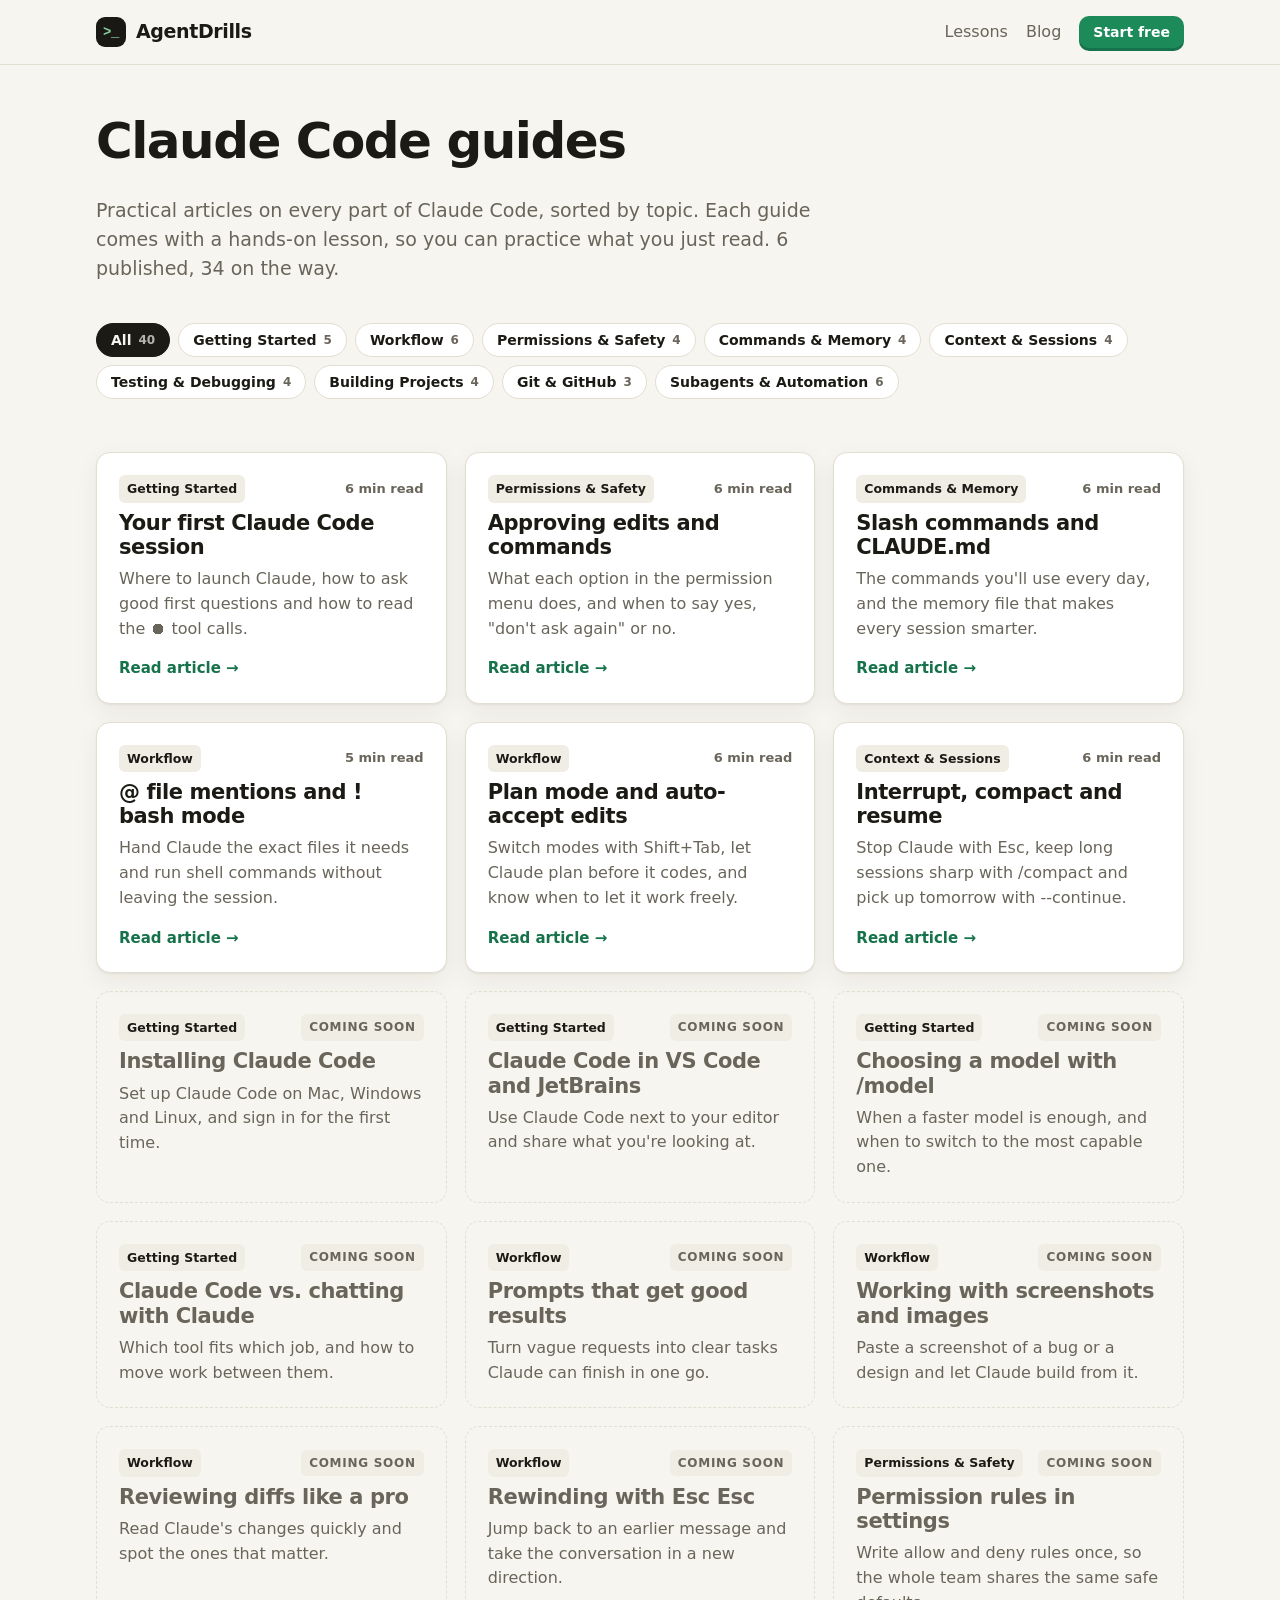
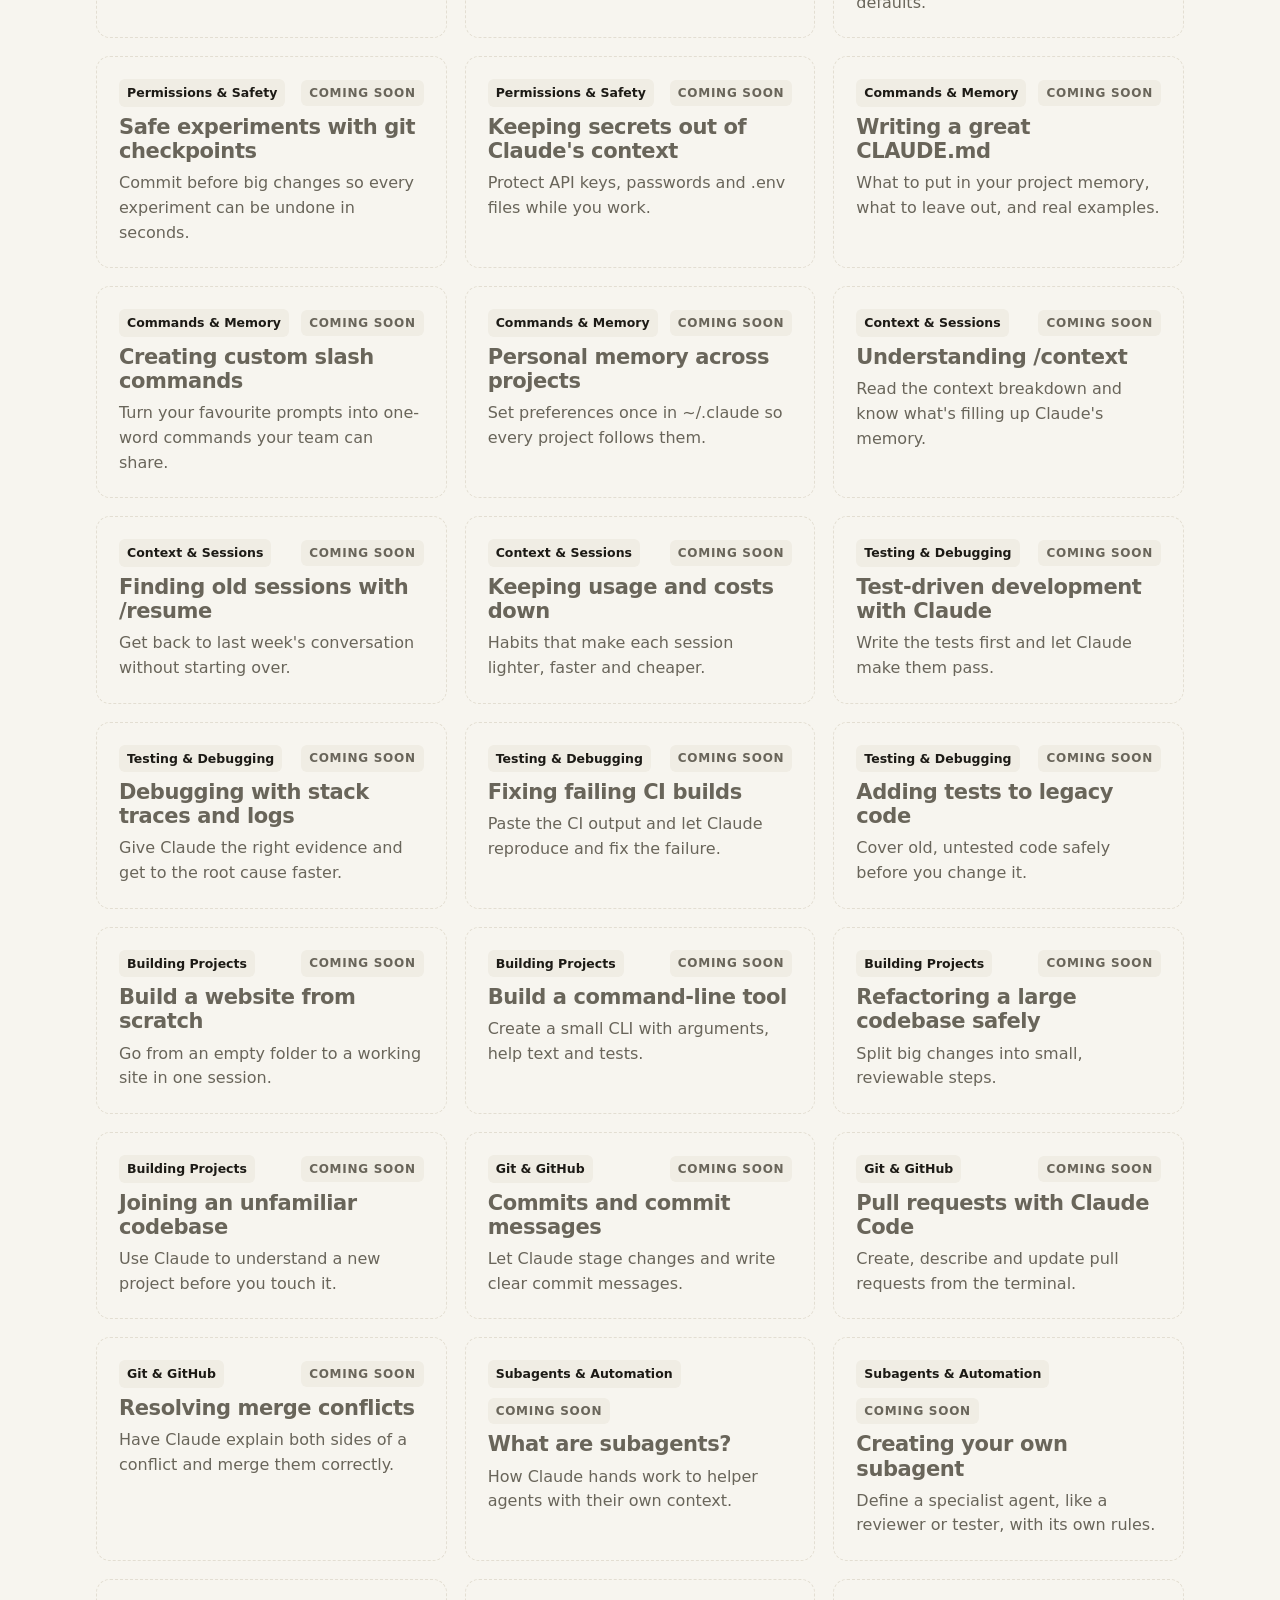
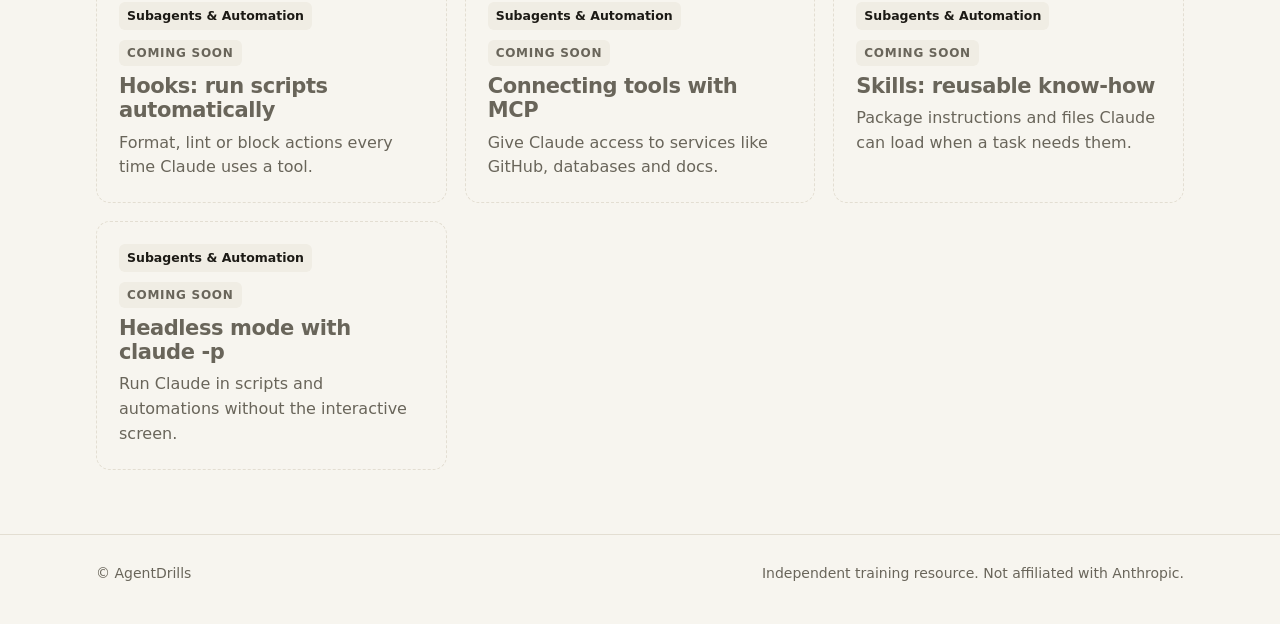
==== blog/index.html @ e27ffe28 "Add blog: 6 Claude Code guides, topic filters and 34 planned articles Each lesson now links to its g" ====
<!doctype html>
<html lang="en">
<head>
  <meta charset="utf-8">
  <meta name="viewport" content="width=device-width, initial-scale=1">
  <title>Claude Code Guides &amp; Tutorials · AgentDrills Blog</title>
  <meta name="description" content="Practical Claude Code guides by topic: getting started, workflow, permissions, slash commands and CLAUDE.md, context and sessions, testing, building projects, git and subagents.">
  <link rel="stylesheet" href="../css/styles.css">
</head>
<body>
  <nav class="nav">
    <div class="wrap">
      <a class="brand" href="../index.html"><span class="brand-mark">&gt;_</span>AgentDrills</a>
      <div class="nav-links">
        <a href="../index.html#curriculum">Lessons</a>
        <a href="index.html" aria-current="page">Blog</a>
        <a class="btn small" href="../learn.html">Start free</a>
      </div>
    </div>
  </nav>

  <main class="wrap">
    <header class="blog-head">
      <h1>Claude Code guides</h1>
      <p class="intro">Practical articles on every part of Claude Code, sorted by topic. Each guide comes with a hands-on lesson, so you can practice what you just read. 6 published, 34 on the way.</p>
    </header>

    <div class="chips" role="toolbar" aria-label="Filter by topic">
      <button type="button" class="chip on" data-cat="all" aria-pressed="true">All <span>40</span></button>
      <button type="button" class="chip" data-cat="getting-started" aria-pressed="false">Getting Started <span>5</span></button>
      <button type="button" class="chip" data-cat="workflow" aria-pressed="false">Workflow <span>6</span></button>
      <button type="button" class="chip" data-cat="permissions" aria-pressed="false">Permissions &amp; Safety <span>4</span></button>
      <button type="button" class="chip" data-cat="commands" aria-pressed="false">Commands &amp; Memory <span>4</span></button>
      <button type="button" class="chip" data-cat="context" aria-pressed="false">Context &amp; Sessions <span>4</span></button>
      <button type="button" class="chip" data-cat="testing" aria-pressed="false">Testing &amp; Debugging <span>4</span></button>
      <button type="button" class="chip" data-cat="building" aria-pressed="false">Building Projects <span>4</span></button>
      <button type="button" class="chip" data-cat="git" aria-pressed="false">Git &amp; GitHub <span>3</span></button>
      <button type="button" class="chip" data-cat="subagents" aria-pressed="false">Subagents &amp; Automation <span>6</span></button>
    </div>
    <p class="filter-note muted" id="filterNote" aria-live="polite"></p>

    <div class="post-list" id="posts">
      <a class="post-card" data-cat="getting-started" href="getting-started-with-claude-code.html">
        <div class="post-top"><span class="tag cat">Getting Started</span><span class="post-meta">6 min read</span></div>
        <h2>Your first Claude Code session</h2>
        <p>Where to launch Claude, how to ask good first questions and how to read the ⏺ tool calls.</p>
        <span class="more">Read article →</span>
      </a>
      <a class="post-card" data-cat="permissions" href="claude-code-permissions.html">
        <div class="post-top"><span class="tag cat">Permissions &amp; Safety</span><span class="post-meta">6 min read</span></div>
        <h2>Approving edits and commands</h2>
        <p>What each option in the permission menu does, and when to say yes, &quot;don&#x27;t ask again&quot; or no.</p>
        <span class="more">Read article →</span>
      </a>
      <a class="post-card" data-cat="commands" href="claude-code-slash-commands-and-claude-md.html">
        <div class="post-top"><span class="tag cat">Commands &amp; Memory</span><span class="post-meta">6 min read</span></div>
        <h2>Slash commands and CLAUDE.md</h2>
        <p>The commands you&#x27;ll use every day, and the memory file that makes every session smarter.</p>
        <span class="more">Read article →</span>
      </a>
      <a class="post-card" data-cat="workflow" href="claude-code-file-mentions-and-bash-mode.html">
        <div class="post-top"><span class="tag cat">Workflow</span><span class="post-meta">5 min read</span></div>
        <h2>@ file mentions and ! bash mode</h2>
        <p>Hand Claude the exact files it needs and run shell commands without leaving the session.</p>
        <span class="more">Read article →</span>
      </a>
      <a class="post-card" data-cat="workflow" href="claude-code-plan-mode.html">
        <div class="post-top"><span class="tag cat">Workflow</span><span class="post-meta">6 min read</span></div>
        <h2>Plan mode and auto-accept edits</h2>
        <p>Switch modes with Shift+Tab, let Claude plan before it codes, and know when to let it work freely.</p>
        <span class="more">Read article →</span>
      </a>
      <a class="post-card" data-cat="context" href="claude-code-context-and-sessions.html">
        <div class="post-top"><span class="tag cat">Context &amp; Sessions</span><span class="post-meta">6 min read</span></div>
        <h2>Interrupt, compact and resume</h2>
        <p>Stop Claude with Esc, keep long sessions sharp with /compact and pick up tomorrow with --continue.</p>
        <span class="more">Read article →</span>
      </a>
      <div class="post-card soon" data-cat="getting-started">
        <div class="post-top"><span class="tag cat">Getting Started</span><span class="tag soon">Coming soon</span></div>
        <h2>Installing Claude Code</h2>
        <p>Set up Claude Code on Mac, Windows and Linux, and sign in for the first time.</p>
      </div>
      <div class="post-card soon" data-cat="getting-started">
        <div class="post-top"><span class="tag cat">Getting Started</span><span class="tag soon">Coming soon</span></div>
        <h2>Claude Code in VS Code and JetBrains</h2>
        <p>Use Claude Code next to your editor and share what you&#x27;re looking at.</p>
      </div>
      <div class="post-card soon" data-cat="getting-started">
        <div class="post-top"><span class="tag cat">Getting Started</span><span class="tag soon">Coming soon</span></div>
        <h2>Choosing a model with /model</h2>
        <p>When a faster model is enough, and when to switch to the most capable one.</p>
      </div>
      <div class="post-card soon" data-cat="getting-started">
        <div class="post-top"><span class="tag cat">Getting Started</span><span class="tag soon">Coming soon</span></div>
        <h2>Claude Code vs. chatting with Claude</h2>
        <p>Which tool fits which job, and how to move work between them.</p>
      </div>
      <div class="post-card soon" data-cat="workflow">
        <div class="post-top"><span class="tag cat">Workflow</span><span class="tag soon">Coming soon</span></div>
        <h2>Prompts that get good results</h2>
        <p>Turn vague requests into clear tasks Claude can finish in one go.</p>
      </div>
      <div class="post-card soon" data-cat="workflow">
        <div class="post-top"><span class="tag cat">Workflow</span><span class="tag soon">Coming soon</span></div>
        <h2>Working with screenshots and images</h2>
        <p>Paste a screenshot of a bug or a design and let Claude build from it.</p>
      </div>
      <div class="post-card soon" data-cat="workflow">
        <div class="post-top"><span class="tag cat">Workflow</span><span class="tag soon">Coming soon</span></div>
        <h2>Reviewing diffs like a pro</h2>
        <p>Read Claude&#x27;s changes quickly and spot the ones that matter.</p>
      </div>
      <div class="post-card soon" data-cat="workflow">
        <div class="post-top"><span class="tag cat">Workflow</span><span class="tag soon">Coming soon</span></div>
        <h2>Rewinding with Esc Esc</h2>
        <p>Jump back to an earlier message and take the conversation in a new direction.</p>
      </div>
      <div class="post-card soon" data-cat="permissions">
        <div class="post-top"><span class="tag cat">Permissions &amp; Safety</span><span class="tag soon">Coming soon</span></div>
        <h2>Permission rules in settings</h2>
        <p>Write allow and deny rules once, so the whole team shares the same safe defaults.</p>
      </div>
      <div class="post-card soon" data-cat="permissions">
        <div class="post-top"><span class="tag cat">Permissions &amp; Safety</span><span class="tag soon">Coming soon</span></div>
        <h2>Safe experiments with git checkpoints</h2>
        <p>Commit before big changes so every experiment can be undone in seconds.</p>
      </div>
      <div class="post-card soon" data-cat="permissions">
        <div class="post-top"><span class="tag cat">Permissions &amp; Safety</span><span class="tag soon">Coming soon</span></div>
        <h2>Keeping secrets out of Claude&#x27;s context</h2>
        <p>Protect API keys, passwords and .env files while you work.</p>
      </div>
      <div class="post-card soon" data-cat="commands">
        <div class="post-top"><span class="tag cat">Commands &amp; Memory</span><span class="tag soon">Coming soon</span></div>
        <h2>Writing a great CLAUDE.md</h2>
        <p>What to put in your project memory, what to leave out, and real examples.</p>
      </div>
      <div class="post-card soon" data-cat="commands">
        <div class="post-top"><span class="tag cat">Commands &amp; Memory</span><span class="tag soon">Coming soon</span></div>
        <h2>Creating custom slash commands</h2>
        <p>Turn your favourite prompts into one-word commands your team can share.</p>
      </div>
      <div class="post-card soon" data-cat="commands">
        <div class="post-top"><span class="tag cat">Commands &amp; Memory</span><span class="tag soon">Coming soon</span></div>
        <h2>Personal memory across projects</h2>
        <p>Set preferences once in ~/.claude so every project follows them.</p>
      </div>
      <div class="post-card soon" data-cat="context">
        <div class="post-top"><span class="tag cat">Context &amp; Sessions</span><span class="tag soon">Coming soon</span></div>
        <h2>Understanding /context</h2>
        <p>Read the context breakdown and know what&#x27;s filling up Claude&#x27;s memory.</p>
      </div>
      <div class="post-card soon" data-cat="context">
        <div class="post-top"><span class="tag cat">Context &amp; Sessions</span><span class="tag soon">Coming soon</span></div>
        <h2>Finding old sessions with /resume</h2>
        <p>Get back to last week&#x27;s conversation without starting over.</p>
      </div>
      <div class="post-card soon" data-cat="context">
        <div class="post-top"><span class="tag cat">Context &amp; Sessions</span><span class="tag soon">Coming soon</span></div>
        <h2>Keeping usage and costs down</h2>
        <p>Habits that make each session lighter, faster and cheaper.</p>
      </div>
      <div class="post-card soon" data-cat="testing">
        <div class="post-top"><span class="tag cat">Testing &amp; Debugging</span><span class="tag soon">Coming soon</span></div>
        <h2>Test-driven development with Claude</h2>
        <p>Write the tests first and let Claude make them pass.</p>
      </div>
      <div class="post-card soon" data-cat="testing">
        <div class="post-top"><span class="tag cat">Testing &amp; Debugging</span><span class="tag soon">Coming soon</span></div>
        <h2>Debugging with stack traces and logs</h2>
        <p>Give Claude the right evidence and get to the root cause faster.</p>
      </div>
      <div class="post-card soon" data-cat="testing">
        <div class="post-top"><span class="tag cat">Testing &amp; Debugging</span><span class="tag soon">Coming soon</span></div>
        <h2>Fixing failing CI builds</h2>
        <p>Paste the CI output and let Claude reproduce and fix the failure.</p>
      </div>
      <div class="post-card soon" data-cat="testing">
        <div class="post-top"><span class="tag cat">Testing &amp; Debugging</span><span class="tag soon">Coming soon</span></div>
        <h2>Adding tests to legacy code</h2>
        <p>Cover old, untested code safely before you change it.</p>
      </div>
      <div class="post-card soon" data-cat="building">
        <div class="post-top"><span class="tag cat">Building Projects</span><span class="tag soon">Coming soon</span></div>
        <h2>Build a website from scratch</h2>
        <p>Go from an empty folder to a working site in one session.</p>
      </div>
      <div class="post-card soon" data-cat="building">
        <div class="post-top"><span class="tag cat">Building Projects</span><span class="tag soon">Coming soon</span></div>
        <h2>Build a command-line tool</h2>
        <p>Create a small CLI with arguments, help text and tests.</p>
      </div>
      <div class="post-card soon" data-cat="building">
        <div class="post-top"><span class="tag cat">Building Projects</span><span class="tag soon">Coming soon</span></div>
        <h2>Refactoring a large codebase safely</h2>
        <p>Split big changes into small, reviewable steps.</p>
      </div>
      <div class="post-card soon" data-cat="building">
        <div class="post-top"><span class="tag cat">Building Projects</span><span class="tag soon">Coming soon</span></div>
        <h2>Joining an unfamiliar codebase</h2>
        <p>Use Claude to understand a new project before you touch it.</p>
      </div>
      <div class="post-card soon" data-cat="git">
        <div class="post-top"><span class="tag cat">Git &amp; GitHub</span><span class="tag soon">Coming soon</span></div>
        <h2>Commits and commit messages</h2>
        <p>Let Claude stage changes and write clear commit messages.</p>
      </div>
      <div class="post-card soon" data-cat="git">
        <div class="post-top"><span class="tag cat">Git &amp; GitHub</span><span class="tag soon">Coming soon</span></div>
        <h2>Pull requests with Claude Code</h2>
        <p>Create, describe and update pull requests from the terminal.</p>
      </div>
      <div class="post-card soon" data-cat="git">
        <div class="post-top"><span class="tag cat">Git &amp; GitHub</span><span class="tag soon">Coming soon</span></div>
        <h2>Resolving merge conflicts</h2>
        <p>Have Claude explain both sides of a conflict and merge them correctly.</p>
      </div>
      <div class="post-card soon" data-cat="subagents">
        <div class="post-top"><span class="tag cat">Subagents &amp; Automation</span><span class="tag soon">Coming soon</span></div>
        <h2>What are subagents?</h2>
        <p>How Claude hands work to helper agents with their own context.</p>
      </div>
      <div class="post-card soon" data-cat="subagents">
        <div class="post-top"><span class="tag cat">Subagents &amp; Automation</span><span class="tag soon">Coming soon</span></div>
        <h2>Creating your own subagent</h2>
        <p>Define a specialist agent, like a reviewer or tester, with its own rules.</p>
      </div>
      <div class="post-card soon" data-cat="subagents">
        <div class="post-top"><span class="tag cat">Subagents &amp; Automation</span><span class="tag soon">Coming soon</span></div>
        <h2>Hooks: run scripts automatically</h2>
        <p>Format, lint or block actions every time Claude uses a tool.</p>
      </div>
      <div class="post-card soon" data-cat="subagents">
        <div class="post-top"><span class="tag cat">Subagents &amp; Automation</span><span class="tag soon">Coming soon</span></div>
        <h2>Connecting tools with MCP</h2>
        <p>Give Claude access to services like GitHub, databases and docs.</p>
      </div>
      <div class="post-card soon" data-cat="subagents">
        <div class="post-top"><span class="tag cat">Subagents &amp; Automation</span><span class="tag soon">Coming soon</span></div>
        <h2>Skills: reusable know-how</h2>
        <p>Package instructions and files Claude can load when a task needs them.</p>
      </div>
      <div class="post-card soon" data-cat="subagents">
        <div class="post-top"><span class="tag cat">Subagents &amp; Automation</span><span class="tag soon">Coming soon</span></div>
        <h2>Headless mode with claude -p</h2>
        <p>Run Claude in scripts and automations without the interactive screen.</p>
      </div>
    </div>
  </main>

  <footer class="footer">
    <div class="wrap">
      <span>© AgentDrills</span>
      <span>Independent training resource. Not affiliated with Anthropic.</span>
    </div>
  </footer>

  <script>
    (function () {
      const chips = [...document.querySelectorAll('.chip')];
      const cards = [...document.querySelectorAll('#posts .post-card')];
      const note = document.getElementById('filterNote');
      function apply(cat) {
        if (!chips.some((c) => c.dataset.cat === cat)) cat = 'all';
        chips.forEach((c) => {
          const on = c.dataset.cat === cat;
          c.classList.toggle('on', on);
          c.setAttribute('aria-pressed', on);
        });
        let shown = 0, live = 0;
        cards.forEach((card) => {
          const vis = cat === 'all' || card.dataset.cat === cat;
          card.hidden = !vis;
          if (vis) { shown++; if (!card.classList.contains('soon')) live++; }
        });
        note.textContent = cat === 'all' ? '' : `${shown} article${shown === 1 ? '' : 's'} · ${live} published`;
      }
      chips.forEach((c) => c.addEventListener('click', () => {
        apply(c.dataset.cat);
        history.replaceState(null, '', c.dataset.cat === 'all' ? location.pathname : '#' + c.dataset.cat);
      }));
      apply(location.hash.slice(1) || 'all');
    })();
  </script>
</body>
</html>
---- css/styles.css ----
/* ==========================================================================
   AgentDrills – design tokens
   ========================================================================== */
:root {
  --bg: #f7f5ef;
  --surface: #ffffff;
  --surface-2: #f0ede4;
  --text: #1c1a15;
  --muted: #69655a;
  --border: #e3ded2;
  --accent: #1d8a5a;
  --accent-strong: #16724a;
  --accent-soft: #dcf1e6;
  --accent-ink: #ffffff;
  --warn: #b4441c;
  --warn-soft: #fbe6dc;
  --gold: #e3a21a;
  --locked: #b9b4a8;
  --shadow: 0 1px 2px rgba(30, 25, 10, .06), 0 8px 24px rgba(30, 25, 10, .06);

  /* Terminal stays dark in both themes */
  --term-bg: #191814;
  --term-bar: #24221d;
  --term-text: #e9e5da;
  --term-dim: #8b8678;
  --term-faint: #5c584e;
  --term-accent: #e39a6d;
  --term-green: #86cf9c;
  --term-red: #f08a84;
  --term-blue: #8fb8f2;
  --term-purple: #c3a6f2;
  --term-user-bg: #2b2923;
  --term-add-bg: rgba(110, 200, 140, .14);
  --term-rem-bg: rgba(240, 120, 110, .14);

  --radius: 14px;
  --radius-sm: 8px;
  --font: ui-sans-serif, system-ui, -apple-system, "Segoe UI", Roboto, "Helvetica Neue", Arial, sans-serif;
  --mono: ui-monospace, "SF Mono", SFMono-Regular, Menlo, Consolas, "Liberation Mono", monospace;
  color-scheme: light;
}

@media (prefers-color-scheme: dark) {
  :root:not([data-theme="light"]) {
    --bg: #12110e;
    --surface: #1b1a16;
    --surface-2: #24221d;
    --text: #ece8dd;
    --muted: #a19c8f;
    --border: #2f2c26;
    --accent: #34b27a;
    --accent-strong: #4cc68f;
    --accent-soft: #173a2a;
    --accent-ink: #0d1a13;
    --warn: #f0875c;
    --warn-soft: #3a2117;
    --locked: #5a564d;
    --shadow: 0 1px 2px rgba(0, 0, 0, .3), 0 8px 24px rgba(0, 0, 0, .3);
    color-scheme: dark;
  }
}
:root[data-theme="dark"] {
  --bg: #12110e;
  --surface: #1b1a16;
  --surface-2: #24221d;
  --text: #ece8dd;
  --muted: #a19c8f;
  --border: #2f2c26;
  --accent: #34b27a;
  --accent-strong: #4cc68f;
  --accent-soft: #173a2a;
  --accent-ink: #0d1a13;
  --warn: #f0875c;
  --warn-soft: #3a2117;
  --locked: #5a564d;
  --shadow: 0 1px 2px rgba(0, 0, 0, .3), 0 8px 24px rgba(0, 0, 0, .3);
  color-scheme: dark;
}

/* ==========================================================================
   Base
   ========================================================================== */
*, *::before, *::after { box-sizing: border-box; }
html { -webkit-text-size-adjust: 100%; }
body {
  margin: 0;
  background: var(--bg);
  color: var(--text);
  font: 16px/1.55 var(--font);
  overflow-x: hidden;
}
a { color: var(--accent-strong); }
code {
  font-family: var(--mono);
  font-size: .9em;
  background: var(--surface-2);
  border: 1px solid var(--border);
  border-radius: 5px;
  padding: .05em .35em;
}
h1, h2, h3 { line-height: 1.15; letter-spacing: -.02em; margin: 0 0 .5em; }
p { margin: 0 0 1em; }
.wrap { max-width: 1120px; margin: 0 auto; padding: 0 16px; }
.muted { color: var(--muted); }
[hidden] { display: none !important; }

.btn {
  display: inline-flex; align-items: center; justify-content: center; gap: .5em;
  font: 600 16px/1 var(--font);
  padding: 14px 22px;
  border-radius: 12px;
  border: 0;
  cursor: pointer;
  text-decoration: none;
  background: var(--accent);
  color: var(--accent-ink);
  box-shadow: 0 3px 0 var(--accent-strong);
  transition: transform .08s ease, box-shadow .08s ease, background .15s;
}
.btn:hover { background: var(--accent-strong); }
.btn:active { transform: translateY(2px); box-shadow: 0 1px 0 var(--accent-strong); }
.btn.secondary {
  background: var(--surface); color: var(--text);
  border: 1px solid var(--border); box-shadow: 0 3px 0 var(--border);
}
.btn.secondary:hover { background: var(--surface-2); }
.btn.small { padding: 9px 14px; font-size: 14px; border-radius: 10px; }
.btn:focus-visible, button:focus-visible, a:focus-visible { outline: 3px solid var(--accent); outline-offset: 2px; }

/* Top navigation */
.nav { border-bottom: 1px solid var(--border); background: var(--bg); position: sticky; top: 0; z-index: 20; }
.nav .wrap { display: flex; align-items: center; justify-content: space-between; height: 64px; gap: 12px; }
.brand { display: flex; align-items: center; gap: 10px; font-weight: 800; font-size: 19px; color: var(--text); text-decoration: none; letter-spacing: -.02em; }
.brand-mark {
  width: 30px; height: 30px; border-radius: 9px; background: var(--term-bg);
  color: var(--term-green); display: grid; place-items: center;
  font: 700 14px/1 var(--mono);
}
.nav-links { display: flex; align-items: center; gap: 18px; }
.nav-links a:not(.btn) { color: var(--muted); text-decoration: none; font-weight: 500; }
.nav-links a:not(.btn):hover { color: var(--text); }
@media (max-width: 640px) { .nav-links a:not(.btn) { display: none; } }

.stat-pills { display: flex; gap: 8px; }
.pill {
  display: inline-flex; align-items: center; gap: 6px;
  padding: 6px 12px; border-radius: 999px;
  background: var(--surface); border: 1px solid var(--border);
  font-weight: 700; font-size: 14px; white-space: nowrap;
}
.pill .ico { font-size: 15px; }

/* ==========================================================================
   Terminal
   ========================================================================== */
.term {
  background: var(--term-bg);
  color: var(--term-text);
  border-radius: var(--radius);
  overflow: hidden;
  box-shadow: 0 20px 50px rgba(0, 0, 0, .22);
  display: flex; flex-direction: column;
  font: 13.5px/1.5 var(--mono);
  min-height: 0;
}
.term-bar { display: flex; align-items: center; gap: 7px; padding: 10px 14px; background: var(--term-bar); flex: none; }
.term-bar .dot { width: 11px; height: 11px; border-radius: 50%; background: #4a463d; }
.term-bar .dot.r { background: #ec6a5e; } .term-bar .dot.y { background: #f4bf4f; } .term-bar .dot.g { background: #61c554; }
.term-title { flex: 1; text-align: center; color: var(--term-dim); font-size: 12px; margin-right: 40px; overflow: hidden; text-overflow: ellipsis; white-space: nowrap; }
.term-body { flex: 1; overflow-y: auto; overflow-x: hidden; padding: 14px 16px 12px; min-height: 0; scroll-behavior: smooth; }
.term-body:focus { outline: none; }
.term-log > div { white-space: pre-wrap; word-break: break-word; }
.term-log .gap { margin-top: 10px; }
.t-dim { color: var(--term-dim); }
.t-faint { color: var(--term-faint); }
.t-accent { color: var(--term-accent); }
.t-green { color: var(--term-green); }
.t-red { color: var(--term-red); }
.t-blue { color: var(--term-blue); }
.t-purple { color: var(--term-purple); }
.t-bold { font-weight: 700; }
.term code { background: none; border: 0; padding: 0; color: var(--term-blue); font-size: 1em; }
.term b { color: #fff; }

.t-ps { color: var(--term-green); }
.t-ps .cwd { color: var(--term-blue); }

.t-user { background: var(--term-user-bg); border-radius: 4px; padding: 2px 8px; margin: 12px 0 6px; color: #f3efe4; }
.t-msg { display: grid; grid-template-columns: 1.6em 1fr; margin-top: 10px; }
.t-msg .bul { color: var(--term-text); }
.t-msg.tool .bul { color: var(--term-green); }
.t-msg.tool.err .bul { color: var(--term-red); }
.t-msg.tool.bash .bul { color: var(--term-green); }
.t-msg p { margin: 0 0 .35em; }
.t-msg p:last-child { margin-bottom: 0; }
.t-out { display: grid; grid-template-columns: 1.6em 1.8em 1fr; color: var(--term-dim); }
.t-out .elb { color: var(--term-faint); }

.t-welcome {
  border: 1px solid var(--term-accent); border-radius: 8px;
  padding: 10px 14px; margin: 4px 0 8px; display: inline-block; max-width: 100%;
}
.t-welcome .w-title { color: var(--term-text); }
.t-welcome .w-title .star { color: var(--term-accent); }

.t-diff { margin: 4px 0 2px 3.4em; border-radius: 4px; overflow: hidden; font-size: 12.5px; }
.t-diff .dl { display: grid; grid-template-columns: 2.6em 1.3em 1fr; padding: 0 6px 0 0; white-space: pre-wrap; word-break: break-word; }
.t-diff .ln { color: var(--term-faint); text-align: right; padding-right: 8px; }
.t-diff .add { background: var(--term-add-bg); }
.t-diff .add .sg { color: var(--term-green); }
.t-diff .rem { background: var(--term-rem-bg); }
.t-diff .rem .sg { color: var(--term-red); }

.t-pre { color: var(--term-text); margin-top: 2px; }

/* Live area: spinner etc. */
.term-live { min-height: 0; }
.t-spin { display: flex; gap: 8px; margin-top: 10px; color: var(--term-accent); }
.t-spin .lbl { color: var(--term-accent); }
.t-spin .meta { color: var(--term-dim); }

/* Input */
.term-inputwrap { position: relative; margin-top: 8px; }
.term-line { display: flex; align-items: center; gap: 8px; cursor: text; }
.term-ps { color: var(--term-green); white-space: nowrap; flex: none; }
.term-ps .cwd { color: var(--term-blue); }
.term-input {
  flex: 1; min-width: 0;
  background: transparent; border: 0; outline: none;
  color: var(--term-text); caret-color: var(--term-accent);
  font: inherit; padding: 2px 0;
}
.term-input::placeholder { color: var(--term-faint); }
.term-input[readonly] { caret-color: transparent; }
.term-inputwrap.claude .term-line {
  border: 1px solid #57534a; border-radius: 8px; padding: 6px 10px;
}
.term-inputwrap.claude .term-ps { color: var(--term-text); }
.term-inputwrap.claude.busy .term-line { border-color: #3d3a33; }
.term-inputwrap.shell.busy .term-line { visibility: hidden; height: 0; overflow: hidden; }
.term-footer { display: none; justify-content: space-between; gap: 10px; padding: 4px 4px 0; font-size: 12px; color: var(--term-dim); }
.term-inputwrap.claude .term-footer { display: flex; }
.m-accept { color: var(--term-purple); }
.m-plan { color: var(--term-blue); }

.term-shake { animation: shake .35s; }
@keyframes shake {
  20% { transform: translateX(-6px); } 40% { transform: translateX(5px); }
  60% { transform: translateX(-3px); } 80% { transform: translateX(2px); }
}

/* Autocomplete popup */
.term-popup { padding: 6px 0 2px 12px; font-size: 12.5px; }
.term-popup .pi { display: grid; grid-template-columns: minmax(9em, auto) 1fr; gap: 14px; color: var(--term-dim); padding: 0 4px; cursor: pointer; }
.term-popup .pi.sel { color: var(--term-purple); }
.term-popup .pi.sel .pn { color: var(--term-purple); }
.term-popup .pn { color: var(--term-text); }
.term-popup .hint { color: var(--term-faint); padding-top: 2px; }

/* Permission / choice menu */
.term-menu { border: 1px solid #6e6a5e; border-radius: 8px; padding: 10px 14px; margin-top: 10px; }
.term-menu .mt { color: var(--term-accent); font-weight: 700; margin-bottom: 6px; }
.term-menu .mb { margin: 6px 0 8px; padding: 6px 10px; border: 1px solid #3a372f; border-radius: 6px; white-space: pre-wrap; word-break: break-word; }
.term-menu .mq { margin: 6px 0 4px; }
.term-menu .opt {
  display: grid; grid-template-columns: 1.4em 1fr; width: 100%;
  background: none; border: 0; color: var(--term-text); font: inherit; text-align: left;
  padding: 1px 0; cursor: pointer; border-radius: 4px;
}
.term-menu .opt .car { color: transparent; }
.term-menu .opt.sel { color: var(--term-blue); }
.term-menu .opt.sel .car { color: var(--term-blue); }
.term-menu .opt:hover { background: rgba(255,255,255,.04); }
.term-menu .opt.reveal { outline: 1px dashed var(--term-green); }
.term-menu .mf { color: var(--term-faint); font-size: 12px; margin-top: 6px; }

/* ==========================================================================
   Lesson player
   ========================================================================== */
.lesson-top { display: flex; align-items: center; gap: 14px; height: 64px; }
.lesson-top .back { color: var(--muted); text-decoration: none; font-weight: 600; white-space: nowrap; }
.lesson-top .back:hover { color: var(--text); }
.bar { flex: 1; height: 14px; background: var(--surface-2); border-radius: 999px; overflow: hidden; border: 1px solid var(--border); }
.bar > span { display: block; height: 100%; width: 0; background: var(--accent); border-radius: 999px; transition: width .5s cubic-bezier(.2,.8,.2,1); }

.lesson {
  display: grid; grid-template-columns: minmax(300px, 400px) 1fr; gap: 24px;
  padding-bottom: 24px; align-items: start;
}
.panel {
  background: var(--surface); border: 1px solid var(--border);
  border-radius: var(--radius); padding: 24px; box-shadow: var(--shadow);
  position: sticky; top: 16px;
}
.eyebrow { text-transform: uppercase; letter-spacing: .08em; font-size: 12px; font-weight: 700; color: var(--muted); margin-bottom: 6px; }
.panel h1 { font-size: 24px; }
.step-count { font-size: 13px; color: var(--muted); font-weight: 600; margin: 16px 0 6px; }
.step-text { font-size: 17px; }
.step-text p:last-child { margin-bottom: 0; }
.coach {
  margin-top: 18px; padding: 12px 14px; border-radius: 12px;
  display: grid; grid-template-columns: 28px 1fr; gap: 10px; align-items: start;
  animation: pop .25s ease;
}
.coach .face { font-size: 22px; line-height: 1; }
.coach.ok { background: var(--accent-soft); }
.coach.bad { background: var(--warn-soft); }
.coach.info { background: var(--surface-2); }
.coach b { display: block; margin-bottom: 2px; }
@keyframes pop { from { transform: scale(.97); opacity: 0; } to { transform: none; opacity: 1; } }
.panel-actions { margin-top: 14px; display: flex; gap: 10px; flex-wrap: wrap; }
.linkbtn { background: none; border: 0; padding: 0; color: var(--accent-strong); font: 600 14px var(--font); cursor: pointer; text-decoration: underline; }

.choices { display: grid; gap: 10px; margin-top: 16px; }
.choice {
  text-align: left; font: 500 15px/1.4 var(--font); color: var(--text);
  background: var(--surface); border: 2px solid var(--border); border-bottom-width: 4px;
  border-radius: 12px; padding: 12px 14px; cursor: pointer;
}
.choice:hover { background: var(--surface-2); }
.choice.right { border-color: var(--accent); background: var(--accent-soft); }
.choice.wrong { border-color: var(--warn); background: var(--warn-soft); }
.choice code { font-size: .88em; }

.stage { min-width: 0; display: flex; flex-direction: column; gap: 10px; }
.stage .term { height: min(640px, calc(100vh - 140px)); min-height: 420px; }
.keybar { display: flex; gap: 8px; justify-content: flex-end; flex-wrap: wrap; }
.kbtn {
  font: 600 13px var(--mono); color: var(--text);
  background: var(--surface); border: 1px solid var(--border); border-bottom-width: 3px;
  border-radius: 8px; padding: 7px 12px; cursor: pointer;
}
.kbtn:hover { background: var(--surface-2); }
.kbtn.pulse { border-color: var(--accent); animation: pulse 1.4s infinite; }
@keyframes pulse { 0%,100% { box-shadow: 0 0 0 0 rgba(29,138,90,.35); } 50% { box-shadow: 0 0 0 6px rgba(29,138,90,0); } }

.xp-float {
  position: fixed; pointer-events: none; font-weight: 800; color: var(--gold);
  font-size: 20px; animation: rise 1s ease forwards; z-index: 50;
}
@keyframes rise { from { opacity: 1; transform: translateY(0); } to { opacity: 0; transform: translateY(-40px); } }

@media (max-width: 860px) {
  .lesson { grid-template-columns: 1fr; gap: 14px; }
  .panel { position: static; padding: 18px; }
  .panel h1 { font-size: 20px; }
  .step-text { font-size: 16px; }
  .stage .term { height: 62vh; min-height: 360px; }
  .term { font-size: 12.5px; }
  .t-diff { margin-left: 0; }
  .keybar { justify-content: stretch; }
  .keybar .kbtn { flex: 1; }
  .lesson-top .back span { display: none; }
}

/* Modal */
.modal { position: fixed; inset: 0; background: rgba(15, 12, 5, .55); display: grid; place-items: center; z-index: 100; padding: 16px; }
.modal-card {
  background: var(--surface); color: var(--text); border-radius: 20px; padding: 32px 28px;
  max-width: 440px; width: 100%; text-align: center; box-shadow: var(--shadow);
  animation: pop .3s ease;
}
.modal-card h2 { font-size: 28px; }
.stars { font-size: 40px; letter-spacing: 6px; margin: 4px 0 12px; }
.stars .off { filter: grayscale(1); opacity: .3; }
.result-row { display: flex; gap: 10px; justify-content: center; margin: 18px 0 24px; flex-wrap: wrap; }
.result { border: 2px solid var(--border); border-radius: 14px; padding: 10px 16px; min-width: 110px; }
.result .v { font-size: 22px; font-weight: 800; }
.result .k { font-size: 12px; text-transform: uppercase; letter-spacing: .06em; color: var(--muted); font-weight: 700; }
.modal-actions { display: grid; gap: 10px; }

/* ==========================================================================
   Dashboard
   ========================================================================== */
.dash { display: grid; grid-template-columns: 1fr 320px; gap: 32px; padding: 32px 0 64px; align-items: start; }
.unit-head {
  background: var(--accent); color: var(--accent-ink); border-radius: var(--radius);
  padding: 18px 22px; margin-bottom: 28px; box-shadow: 0 4px 0 var(--accent-strong);
}
.unit-head .eyebrow { color: inherit; opacity: .8; }
.unit-head h2 { margin: 0; font-size: 22px; }
.unit-head.pro { background: var(--term-bg); color: #f3efe4; box-shadow: 0 4px 0 #000; border: 1px solid var(--border); }
.path { display: flex; flex-direction: column; align-items: center; gap: 22px; margin-bottom: 40px; }
.node { display: flex; flex-direction: column; align-items: center; gap: 6px; text-decoration: none; color: var(--text); background: none; border: 0; cursor: pointer; font: inherit; }
.node .disc {
  width: 76px; height: 76px; border-radius: 50%;
  display: grid; place-items: center; font-size: 28px;
  background: var(--accent); color: var(--accent-ink);
  box-shadow: 0 6px 0 var(--accent-strong);
  transition: transform .1s;
}
.node:hover .disc { transform: translateY(-2px); }
.node.done .disc { background: var(--gold); box-shadow: 0 6px 0 #b67f0d; color: #3a2a05; }
.node.locked .disc { background: var(--surface-2); color: var(--locked); box-shadow: 0 6px 0 var(--border); }
.node.next .disc { outline: 4px solid var(--accent-soft); outline-offset: 4px; }
.node .nlabel { font-weight: 700; font-size: 15px; text-align: center; max-width: 200px; }
.node .nstars { font-size: 13px; letter-spacing: 2px; min-height: 1em; }
.node .nstars .off { filter: grayscale(1); opacity: .3; }
.path { --step: 70px; }
.path .node, .path .start-bubble { transform: translateX(calc(var(--x, 0) * var(--step))); }
.start-bubble {
  background: var(--surface); border: 2px solid var(--border); color: var(--accent-strong);
  font-weight: 800; font-size: 13px; text-transform: uppercase; letter-spacing: .06em;
  padding: 6px 12px; border-radius: 10px; margin-bottom: -4px;
}

.side { display: grid; gap: 16px; position: sticky; top: 88px; }
.card { background: var(--surface); border: 1px solid var(--border); border-radius: var(--radius); padding: 20px; box-shadow: var(--shadow); }
.card h3 { font-size: 17px; }
.ring { display: flex; align-items: center; gap: 16px; }
.ring svg { flex: none; }
.ring .big { font-size: 26px; font-weight: 800; }
.goal-list { list-style: none; padding: 0; margin: 0; display: grid; gap: 8px; font-size: 15px; }
.goal-list li { display: flex; justify-content: space-between; gap: 10px; }
@media (max-width: 860px) {
  .dash { grid-template-columns: 1fr; padding-top: 20px; }
  .side { position: static; order: -1; }
  .path { --step: 44px; }
}

/* ==========================================================================
   Landing page
   ========================================================================== */
.hero { padding: 56px 0 40px; }
.hero .wrap { display: grid; grid-template-columns: 1fr 1.1fr; gap: 48px; align-items: center; }
.hero h1 { font-size: clamp(36px, 5.2vw, 58px); letter-spacing: -.035em; }
.hero h1 em { font-style: normal; color: var(--accent-strong); }
.hero .lede { font-size: 19px; color: var(--muted); max-width: 34em; }
.hero-cta { display: flex; gap: 12px; flex-wrap: wrap; margin-top: 24px; }
.hero-note { font-size: 14px; color: var(--muted); margin-top: 14px; }
.hero .term { height: 440px; }
@media (max-width: 900px) {
  .hero { padding-top: 32px; }
  .hero .wrap { grid-template-columns: 1fr; gap: 28px; }
  .hero .term { height: 380px; }
}

.section { padding: 56px 0; }
.section.alt { background: var(--surface); border-top: 1px solid var(--border); border-bottom: 1px solid var(--border); }
.section h2 { font-size: clamp(28px, 3.6vw, 38px); }
.section .intro { font-size: 18px; color: var(--muted); max-width: 44em; }
.grid3 { display: grid; grid-template-columns: repeat(3, 1fr); gap: 18px; margin-top: 28px; }
.feature { background: var(--bg); border: 1px solid var(--border); border-radius: var(--radius); padding: 22px; }
.section:not(.alt) .feature { background: var(--surface); }
.feature .num { font: 700 14px var(--mono); color: var(--accent-strong); margin-bottom: 8px; }
.feature h3 { font-size: 19px; }
.feature p { color: var(--muted); margin: 0; }
@media (max-width: 800px) { .grid3 { grid-template-columns: 1fr; } }

.compare { display: grid; grid-template-columns: 1fr 1fr; gap: 18px; margin-top: 28px; }
.compare .col { border-radius: var(--radius); padding: 22px; border: 1px solid var(--border); }
.compare .col.bad { background: var(--surface-2); }
.compare .col.good { background: var(--accent-soft); border-color: transparent; }
.compare ul { margin: 0; padding-left: 1.2em; display: grid; gap: 6px; }
@media (max-width: 700px) { .compare { grid-template-columns: 1fr; } }

.curriculum { list-style: none; padding: 0; margin: 28px 0 0; display: grid; gap: 10px; counter-reset: c; }
.curriculum li {
  display: grid; grid-template-columns: 44px 1fr auto; gap: 14px; align-items: center;
  background: var(--surface); border: 1px solid var(--border); border-radius: 12px; padding: 14px 16px;
}
.section.alt .curriculum li { background: var(--bg); }
.curriculum .n { width: 36px; height: 36px; border-radius: 50%; background: var(--accent-soft); color: var(--accent-strong); display: grid; place-items: center; font-weight: 800; }
.curriculum .t { font-weight: 700; }
.curriculum .d { color: var(--muted); font-size: 15px; }
.tag { font-size: 12px; font-weight: 800; text-transform: uppercase; letter-spacing: .06em; padding: 4px 8px; border-radius: 6px; background: var(--accent-soft); color: var(--accent-strong); white-space: nowrap; }
.tag.pro { background: var(--term-bg); color: #f3efe4; }
.tag.soon { background: var(--surface-2); color: var(--muted); }

.prose { max-width: 46em; font-size: 17px; }
.prose h3 { font-size: 22px; margin-top: 1.6em; }
.prose ul { padding-left: 1.2em; }
.prose li { margin-bottom: .4em; }

.faq { max-width: 46em; margin-top: 24px; }
.faq details { border-bottom: 1px solid var(--border); padding: 16px 0; }
.faq summary { font-weight: 700; font-size: 17px; cursor: pointer; list-style: none; display: flex; justify-content: space-between; gap: 16px; }
.faq summary::after { content: "+"; color: var(--muted); font-weight: 400; font-size: 22px; line-height: 1; }
.faq details[open] summary::after { content: "–"; }
.faq details p { margin: 10px 0 0; color: var(--muted); }

.cta-band { text-align: center; padding: 64px 0; }
.cta-band h2 { font-size: clamp(28px, 4vw, 42px); }

.footer { border-top: 1px solid var(--border); padding: 28px 0 40px; color: var(--muted); font-size: 14px; }
.footer .wrap { display: flex; justify-content: space-between; gap: 16px; flex-wrap: wrap; }

@media (prefers-reduced-motion: reduce) {
  *, *::before, *::after { animation: none !important; transition: none !important; scroll-behavior: auto !important; }
}

/* ==========================================================================
   Blog
   ========================================================================== */
.blog-head { padding: 48px 0 8px; }
.blog-head h1 { font-size: clamp(34px, 4.6vw, 50px); letter-spacing: -.03em; }
.blog-head .intro { font-size: 19px; color: var(--muted); max-width: 40em; }
.post-list { display: grid; grid-template-columns: repeat(2, 1fr); gap: 18px; padding: 24px 0 64px; }
.post-card {
  display: flex; flex-direction: column; gap: 8px;
  background: var(--surface); border: 1px solid var(--border); border-radius: var(--radius);
  padding: 22px; color: var(--text); text-decoration: none; box-shadow: var(--shadow);
  transition: transform .12s ease, border-color .12s;
}
.post-card:hover { transform: translateY(-2px); border-color: var(--accent); }
.post-card h2 { font-size: 21px; margin: 0; }
.post-card p { color: var(--muted); margin: 0; }
.post-meta { font-size: 13px; color: var(--muted); font-weight: 600; }
.post-card .more { margin-top: auto; padding-top: 8px; color: var(--accent-strong); font-weight: 700; font-size: 15px; }
@media (max-width: 760px) { .post-list { grid-template-columns: 1fr; } }

.article { max-width: 720px; margin: 0 auto; padding: 40px 16px 24px; }
.article .crumbs { font-size: 14px; margin-bottom: 18px; }
.article .crumbs a { color: var(--muted); text-decoration: none; }
.article .crumbs a:hover { color: var(--text); }
.article h1 { font-size: clamp(32px, 4.4vw, 46px); letter-spacing: -.03em; margin-bottom: 14px; }
.article .dek { font-size: 20px; color: var(--muted); margin-bottom: 14px; }
.article .post-meta { padding-bottom: 24px; border-bottom: 1px solid var(--border); margin-bottom: 28px; }
.article-body { font-size: 18px; line-height: 1.7; }
.article-body h2 { font-size: 27px; margin: 1.8em 0 .5em; }
.article-body h3 { font-size: 21px; margin: 1.5em 0 .4em; }
.article-body ul, .article-body ol { padding-left: 1.3em; }
.article-body li { margin-bottom: .45em; }
.article-body pre {
  background: var(--term-bg); color: var(--term-text); border-radius: 10px;
  padding: 14px 16px; overflow-x: auto; font: 14.5px/1.55 var(--mono); margin: 0 0 1.2em;
}
.article-body pre code { background: none; border: 0; padding: 0; color: inherit; font-size: inherit; }
.article-body pre .c { color: var(--term-dim); }
kbd {
  font: 600 .82em var(--mono); background: var(--surface); border: 1px solid var(--border);
  border-bottom-width: 2px; border-radius: 5px; padding: .08em .4em; white-space: nowrap;
}
.article-body table { width: 100%; border-collapse: collapse; margin: 0 0 1.4em; font-size: 16px; display: block; overflow-x: auto; }
.article-body th, .article-body td { text-align: left; padding: 9px 12px; border-bottom: 1px solid var(--border); vertical-align: top; }
.article-body th { font-size: 13px; text-transform: uppercase; letter-spacing: .05em; color: var(--muted); }
.callout {
  display: grid; grid-template-columns: 1fr auto; gap: 16px; align-items: center;
  background: var(--accent-soft); border-radius: var(--radius); padding: 20px 22px; margin: 2em 0;
}
.callout b { display: block; font-size: 18px; margin-bottom: 2px; }
.callout p { margin: 0; color: var(--text); font-size: 16px; line-height: 1.5; }
@media (max-width: 600px) { .callout { grid-template-columns: 1fr; } }
.note { border-left: 4px solid var(--accent); background: var(--surface); padding: 12px 16px; border-radius: 0 10px 10px 0; margin: 0 0 1.2em; font-size: 16px; }
.related { max-width: 720px; margin: 0 auto; padding: 8px 16px 56px; }
.related h2 { font-size: 22px; }
.related .post-list { grid-template-columns: 1fr 1fr; padding: 8px 0 0; }
@media (max-width: 600px) { .related .post-list { grid-template-columns: 1fr; } }

/* Blog: topic chips and category tags */
.chips { display: flex; flex-wrap: wrap; gap: 8px; padding: 12px 0 4px; }
.chip {
  font: 600 14px/1 var(--font); color: var(--text); cursor: pointer;
  background: var(--surface); border: 1px solid var(--border); border-radius: 999px;
  padding: 9px 14px; display: inline-flex; gap: 7px; align-items: center;
}
.chip span { color: var(--muted); font-weight: 700; font-size: 12px; }
.chip:hover { border-color: var(--accent); }
.chip.on { background: var(--text); color: var(--bg); border-color: var(--text); }
.chip.on span { color: inherit; opacity: .7; }
.filter-note { font-size: 14px; min-height: 1.4em; margin: 6px 0 0; }
.post-top { display: flex; justify-content: space-between; align-items: center; gap: 10px; flex-wrap: wrap; }
.tag.cat { background: var(--surface-2); color: var(--text); text-transform: none; letter-spacing: 0; font-weight: 700; font-size: 12.5px; }
.post-card.soon { box-shadow: none; border-style: dashed; background: transparent; }
.post-card.soon:hover { transform: none; border-color: var(--border); }
.post-card.soon h2 { color: var(--muted); }
.article .tag.cat { display: inline-block; margin-bottom: 14px; }
@media (min-width: 900px) { .post-list { grid-template-columns: repeat(3, 1fr); } .related .post-list { grid-template-columns: 1fr 1fr; } }
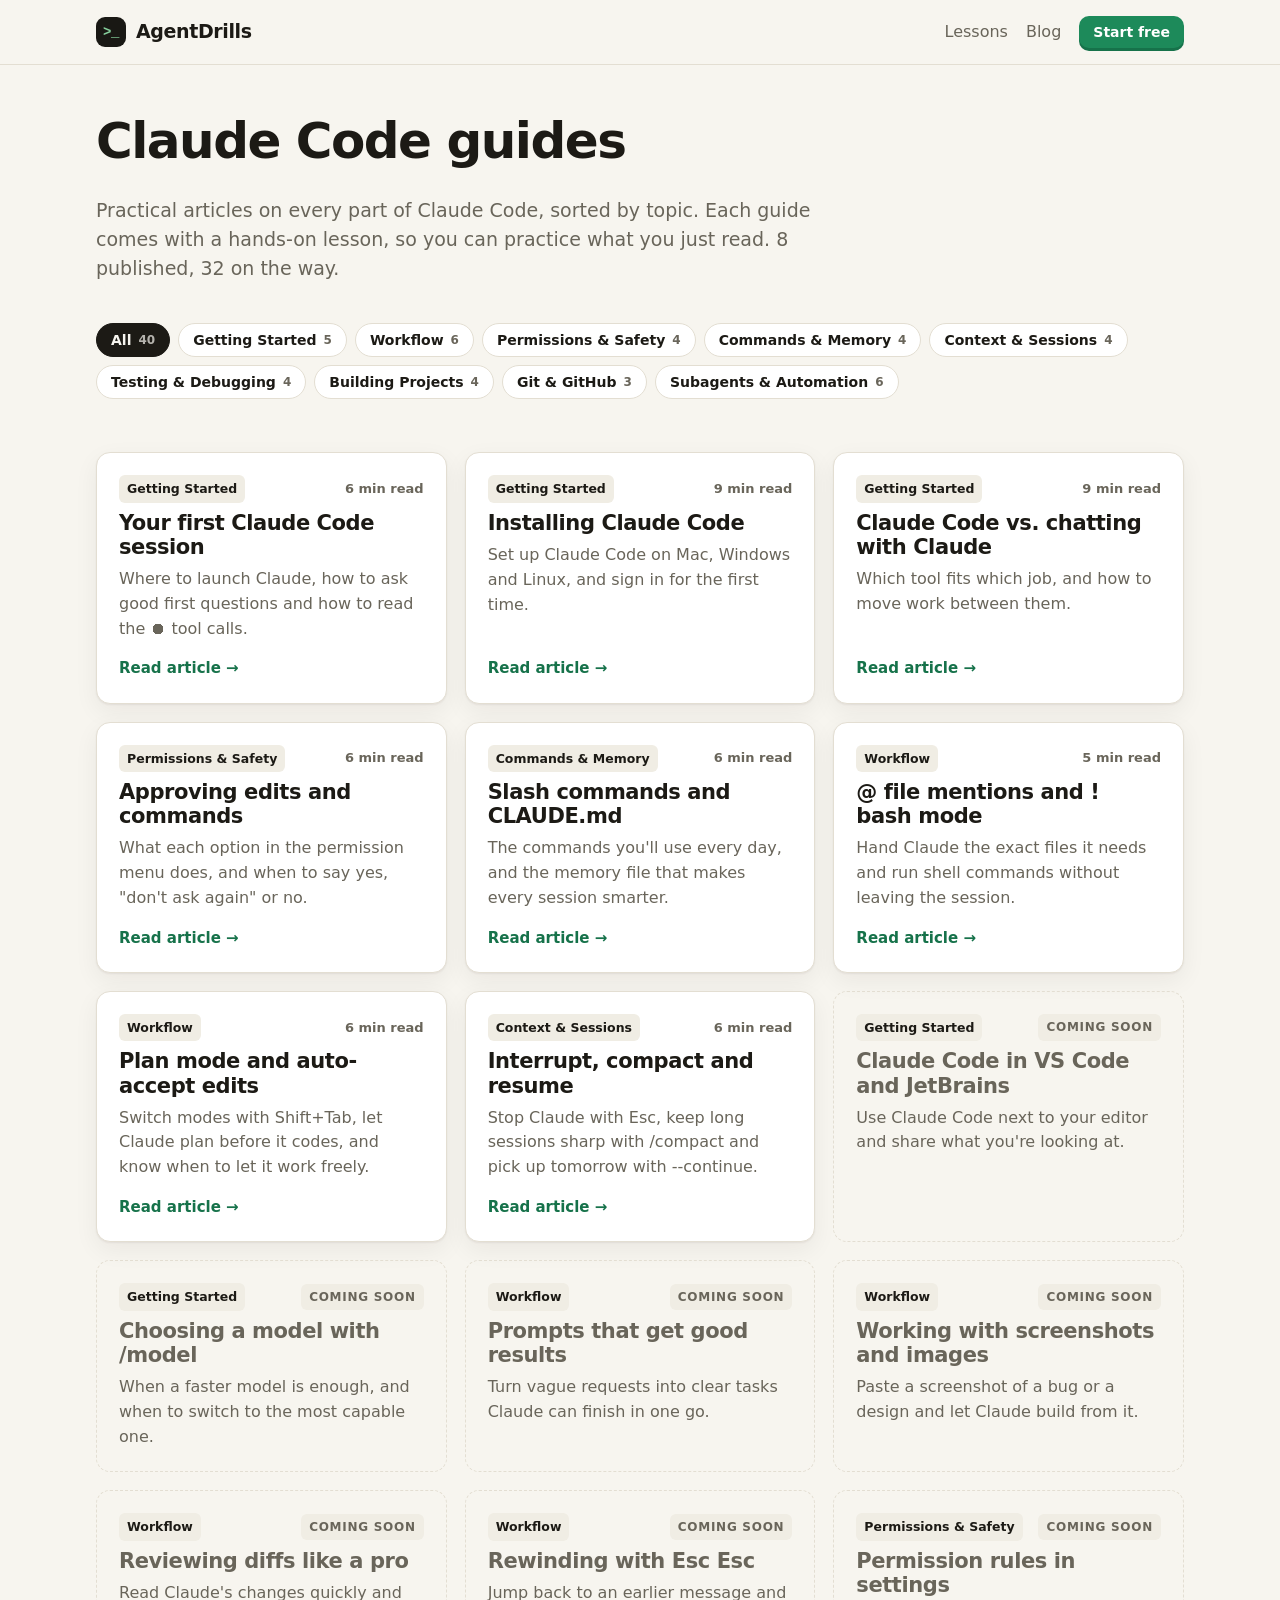
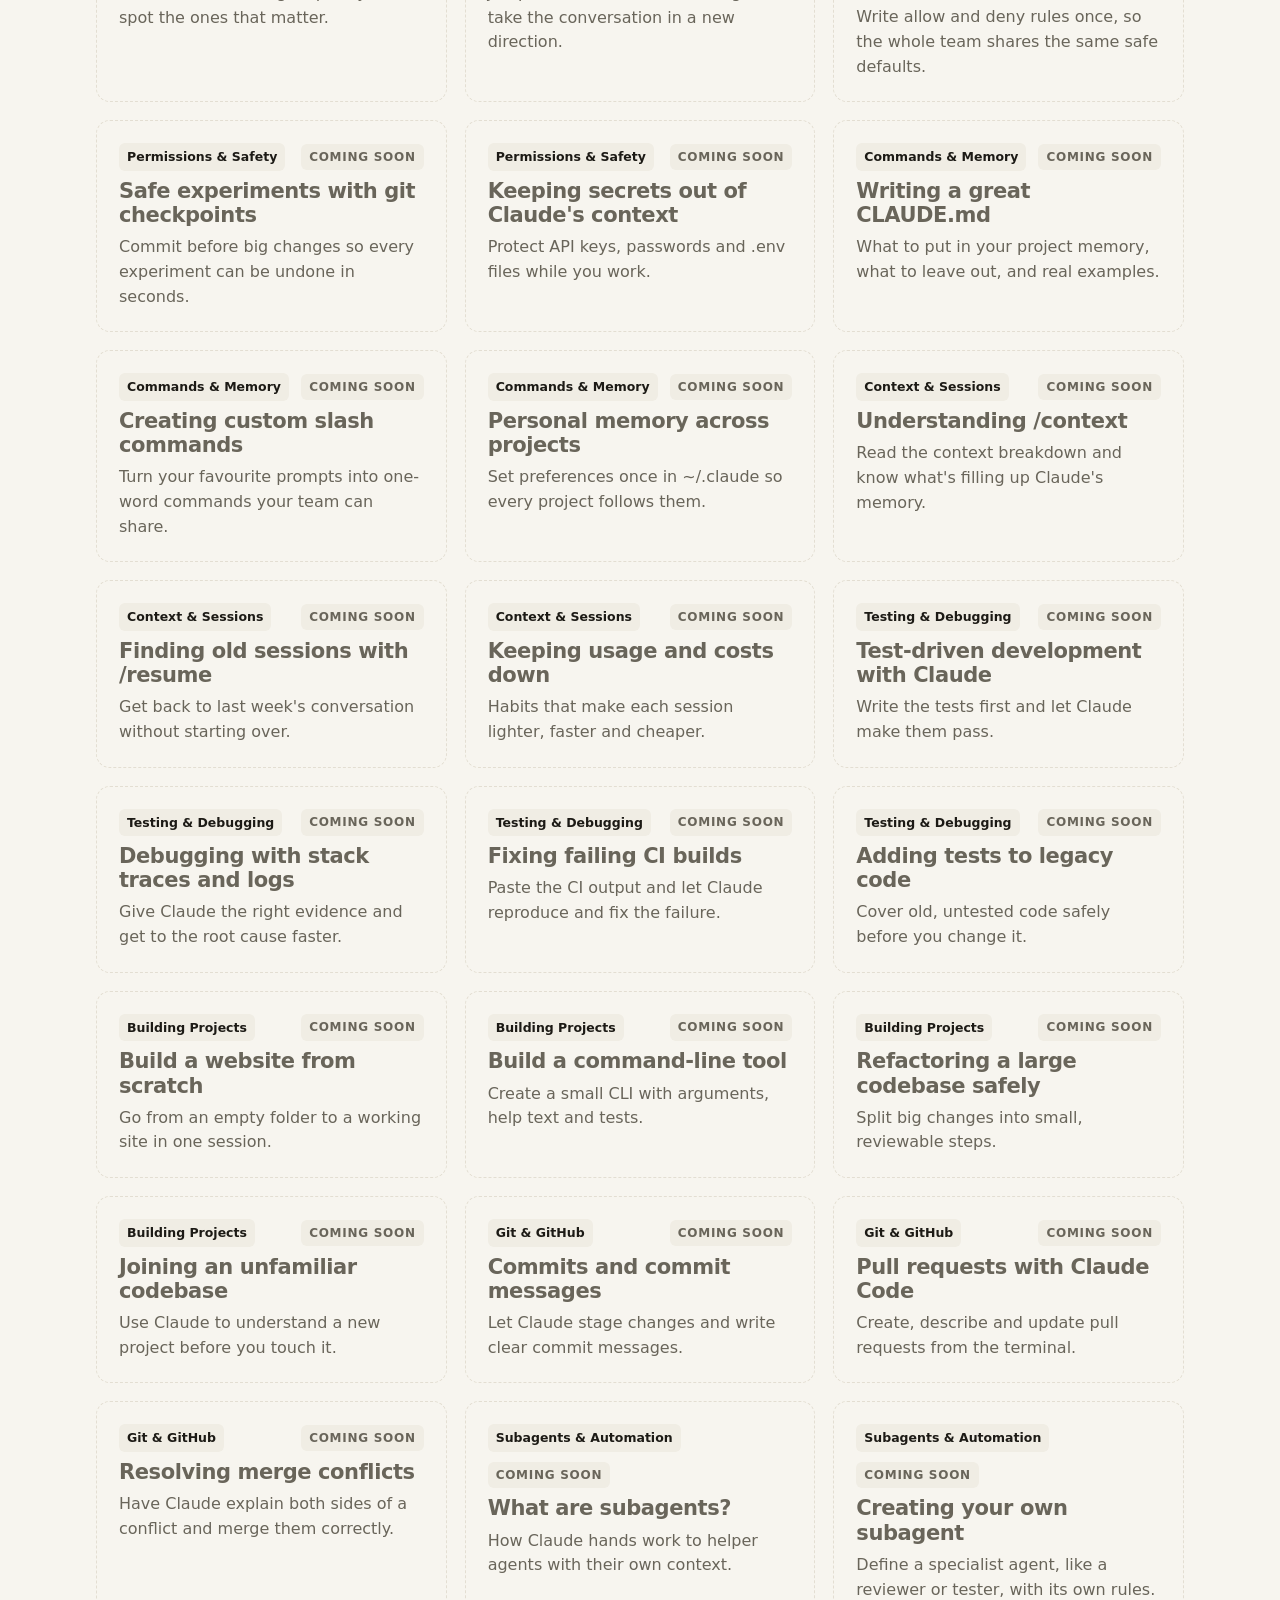
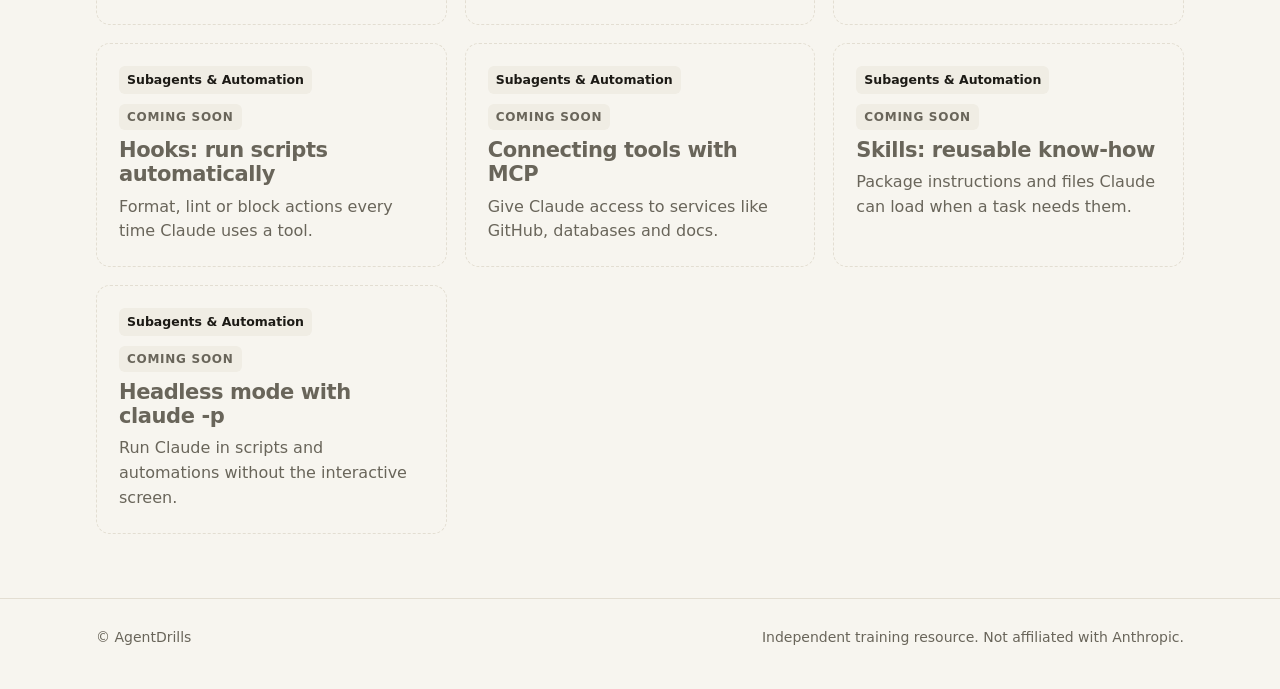
==== commit b04414e9: "Add Claude Basics chat track, lesson 7 (subagents) and agent autocomplete - Claude Basics: simulated" ====
--- a/blog/index.html
+++ b/blog/index.html
@@ -22,7 +22,7 @@
   <main class="wrap">
     <header class="blog-head">
       <h1>Claude Code guides</h1>
-      <p class="intro">Practical articles on every part of Claude Code, sorted by topic. Each guide comes with a hands-on lesson, so you can practice what you just read. 6 published, 34 on the way.</p>
+      <p class="intro">Practical articles on every part of Claude Code, sorted by topic. Each guide comes with a hands-on lesson, so you can practice what you just read. 8 published, 32 on the way.</p>
     </header>
 
     <div class="chips" role="toolbar" aria-label="Filter by topic">
@@ -46,6 +46,18 @@
         <p>Where to launch Claude, how to ask good first questions and how to read the ⏺ tool calls.</p>
         <span class="more">Read article →</span>
       </a>
+      <a class="post-card" data-cat="getting-started" href="how-to-install-claude-code.html">
+        <div class="post-top"><span class="tag cat">Getting Started</span><span class="post-meta">9 min read</span></div>
+        <h2>Installing Claude Code</h2>
+        <p>Set up Claude Code on Mac, Windows and Linux, and sign in for the first time.</p>
+        <span class="more">Read article →</span>
+      </a>
+      <a class="post-card" data-cat="getting-started" href="claude-code-vs-claude-chat.html">
+        <div class="post-top"><span class="tag cat">Getting Started</span><span class="post-meta">9 min read</span></div>
+        <h2>Claude Code vs. chatting with Claude</h2>
+        <p>Which tool fits which job, and how to move work between them.</p>
+        <span class="more">Read article →</span>
+      </a>
       <a class="post-card" data-cat="permissions" href="claude-code-permissions.html">
         <div class="post-top"><span class="tag cat">Permissions &amp; Safety</span><span class="post-meta">6 min read</span></div>
         <h2>Approving edits and commands</h2>
@@ -78,11 +90,6 @@
       </a>
       <div class="post-card soon" data-cat="getting-started">
         <div class="post-top"><span class="tag cat">Getting Started</span><span class="tag soon">Coming soon</span></div>
-        <h2>Installing Claude Code</h2>
-        <p>Set up Claude Code on Mac, Windows and Linux, and sign in for the first time.</p>
-      </div>
-      <div class="post-card soon" data-cat="getting-started">
-        <div class="post-top"><span class="tag cat">Getting Started</span><span class="tag soon">Coming soon</span></div>
         <h2>Claude Code in VS Code and JetBrains</h2>
         <p>Use Claude Code next to your editor and share what you&#x27;re looking at.</p>
       </div>
@@ -90,11 +97,6 @@
         <div class="post-top"><span class="tag cat">Getting Started</span><span class="tag soon">Coming soon</span></div>
         <h2>Choosing a model with /model</h2>
         <p>When a faster model is enough, and when to switch to the most capable one.</p>
-      </div>
-      <div class="post-card soon" data-cat="getting-started">
-        <div class="post-top"><span class="tag cat">Getting Started</span><span class="tag soon">Coming soon</span></div>
-        <h2>Claude Code vs. chatting with Claude</h2>
-        <p>Which tool fits which job, and how to move work between them.</p>
       </div>
       <div class="post-card soon" data-cat="workflow">
         <div class="post-top"><span class="tag cat">Workflow</span><span class="tag soon">Coming soon</span></div>
--- a/css/styles.css
+++ b/css/styles.css
@@ -566,3 +566,170 @@
 .post-card.soon h2 { color: var(--muted); }
 .article .tag.cat { display: inline-block; margin-bottom: 14px; }
 @media (min-width: 900px) { .post-list { grid-template-columns: repeat(3, 1fr); } .related .post-list { grid-template-columns: 1fr 1fr; } }
+
+/* ==========================================================================
+   Claude Basics: simulated chat (DESIGN.md, approved 23 Nov 2026)
+   Follows the page theme (light/dark), unlike the always-dark terminal.
+   ========================================================================== */
+:root { --ease: cubic-bezier(.2, 0, 0, 1); }
+.chat {
+  display: flex; position: relative; min-height: 0;
+  background: var(--surface); border: 1px solid var(--border);
+  border-radius: var(--radius); overflow: hidden;
+  box-shadow: 0 10px 30px rgba(30, 25, 10, .08);
+  font-size: 15px;
+}
+.stage .chat { height: min(640px, calc(100vh - 140px)); min-height: 420px; }
+.ci { width: 20px; height: 20px; fill: none; stroke: currentColor; stroke-width: 2; stroke-linecap: round; stroke-linejoin: round; flex: none; }
+
+/* Sidebar: always visible on computer, a drawer behind the menu button on mobile */
+.chat-side {
+  width: 220px; flex: none; display: flex; flex-direction: column; gap: 4px;
+  background: var(--surface-2); border-right: 1px solid var(--border);
+  padding: 12px; font-size: 14px; overflow-y: auto;
+}
+.chat-item {
+  display: flex; align-items: center; gap: 10px; width: 100%; min-height: 40px; padding: 0 10px;
+  border: 0; border-radius: 9px; background: none; color: var(--text);
+  font: inherit; text-align: left; cursor: pointer;
+}
+.chat-item:hover { background: var(--border); }
+.chat-item.new { font-weight: 700; }
+.chat-item.recent { color: var(--muted); display: block; line-height: 40px; white-space: nowrap; overflow: hidden; text-overflow: ellipsis; }
+.chat-close { display: none; width: 44px; min-height: 44px; justify-content: center; padding: 0; }
+.chat-sec { font-size: 12px; font-weight: 700; color: var(--muted); margin: 14px 10px 4px; }
+
+.chat-main { flex: 1; min-width: 0; display: flex; flex-direction: column; }
+.chat-bar { display: flex; align-items: center; gap: 6px; padding: 6px 8px; border-bottom: 1px solid var(--border); flex: none; min-height: 57px; }
+.chat-ibtn {
+  width: 44px; height: 44px; display: grid; place-items: center; flex: none;
+  border: 0; border-radius: 10px; background: none; color: var(--text); cursor: pointer;
+}
+.chat-ibtn:hover { background: var(--surface-2); }
+.chat-title { flex: 1; min-width: 0; padding-left: 6px; font-weight: 600; font-size: 15px; white-space: nowrap; overflow: hidden; text-overflow: ellipsis; }
+.chat-stamp {
+  font: 700 10.5px/1 var(--mono); letter-spacing: .1em; color: var(--accent-strong);
+  border: 1.5px solid var(--accent); border-radius: 5px; padding: 5px 7px;
+  transform: rotate(-3deg); margin-right: 6px; white-space: nowrap;
+}
+
+.chat-log { flex: 1; min-height: 0; overflow-y: auto; padding: 16px 14px 8px; display: flex; flex-direction: column; gap: 14px; scroll-behavior: smooth; }
+.chat-live { display: none; }
+.chat-u {
+  align-self: flex-end; max-width: 85%;
+  background: var(--surface-2); border-radius: 14px 14px 4px 14px;
+  padding: 9px 13px; word-break: break-word;
+}
+.chat-file {
+  display: flex; align-items: center; gap: 8px; width: fit-content; max-width: 100%;
+  background: var(--surface); border: 1px solid var(--border); border-radius: 9px;
+  padding: 6px 10px; font-size: 13.5px; font-weight: 600; color: var(--text);
+}
+.chat-u .chat-file { margin-bottom: 6px; }
+.chat-cmsg { display: grid; grid-template-columns: 28px 1fr; gap: 10px; }
+.chat-ava {
+  width: 28px; height: 28px; border-radius: 8px; background: var(--term-bg); color: var(--term-text);
+  display: grid; place-items: center; font: 700 13px/1 var(--mono);
+}
+.chat-ctext { min-width: 0; word-break: break-word; padding-top: 3px; }
+.chat-ctext p { margin: 0 0 .5em; }
+.chat-ctext ul, .chat-ctext ol { margin: 0 0 .5em; padding-left: 1.3em; }
+.chat-ctext > :last-child { margin-bottom: 0; }
+.chat-w { opacity: 0; transition: opacity .3s var(--ease); }
+.chat-w.on { opacity: 1; }
+.chat-acts { display: flex; gap: 2px; margin: 4px 0 0 30px; }
+.chat-acts .chat-ibtn { width: 44px; height: 36px; color: var(--muted); }
+
+.chat-comp { flex: none; padding: 8px 12px 10px; }
+.chat-box {
+  border: 1px solid var(--border); border-radius: 16px; background: var(--surface);
+  box-shadow: 0 2px 0 var(--border); padding: 8px 8px 6px 14px;
+}
+.chat-box:focus-within { border-color: var(--accent); }
+.chat-box.shake { animation: shake .35s; }
+.chat-attach { margin: 2px 0 6px; }
+.chat-box textarea {
+  display: block; width: 100%; border: 0; outline: none; resize: none; background: none;
+  color: var(--text); font: 15px/1.4 var(--font); padding: 4px 0; min-height: 29px;
+}
+.chat-box textarea::placeholder { color: var(--muted); }
+.chat-tools { display: flex; align-items: center; justify-content: space-between; position: relative; }
+.chat-plus { border: 1px solid var(--border); }
+.chat-send {
+  width: 44px; height: 40px; display: grid; place-items: center;
+  border: 0; border-radius: 11px; background: var(--accent); color: var(--accent-ink); cursor: pointer;
+  box-shadow: 0 3px 0 var(--accent-strong);
+  transition: transform .12s var(--ease), box-shadow .12s var(--ease);
+}
+.chat-send:active { transform: translateY(2px); box-shadow: 0 1px 0 var(--accent-strong); }
+.chat-note { font-size: 11.5px; color: var(--muted); text-align: center; margin: 6px 0 0; line-height: 1.4; }
+
+.chat-pop {
+  position: absolute; bottom: 52px; left: 0; z-index: 5; min-width: 230px; max-width: calc(100vw - 64px);
+  background: var(--surface); border: 1px solid var(--border); border-radius: 12px;
+  box-shadow: 0 10px 30px rgba(30, 25, 10, .14); padding: 6px;
+}
+.chat-pop button {
+  display: flex; align-items: center; gap: 10px; width: 100%; min-height: 44px; padding: 0 10px;
+  border: 0; border-radius: 8px; background: none; color: var(--text);
+  font: 500 14.5px var(--font); text-align: left; cursor: pointer;
+}
+.chat-pop button:hover, .chat-pop button:focus-visible { background: var(--accent-soft); }
+.chat-pop-h { font-size: 12px; font-weight: 700; color: var(--muted); margin: 4px 10px 4px; }
+
+.chat .pulse { outline: 3px solid var(--accent); outline-offset: 2px; animation: pulse 1.4s infinite; }
+
+@media (min-width: 861px) {
+  .chat-menubtn { display: none; }
+  .chat-log { padding: 24px 40px 8px; }
+  .chat-comp { padding: 8px 40px 14px; }
+}
+@media (max-width: 860px) {
+  .stage .chat { height: 62vh; min-height: 360px; }
+  .chat-side {
+    position: absolute; inset: 0 auto 0 0; z-index: 6; width: min(260px, 80%);
+    transform: translateX(-102%); transition: transform .3s var(--ease);
+    box-shadow: 0 10px 30px rgba(30, 25, 10, .14);
+  }
+  .chat-side.open { transform: none; }
+  .chat-close { display: flex; }
+}
+.track-basics .keybar { display: none; }
+
+/* Dashboard: Claude Basics box above the Claude Code path */
+.basics-box {
+  background: var(--surface); border: 1px solid var(--border); border-radius: var(--radius);
+  box-shadow: 0 3px 0 var(--border); padding: 16px 18px; margin-bottom: 22px;
+}
+.basics-box .eyebrow { color: var(--accent-strong); }
+.basics-box h2 { margin: 0; font-size: 19px; }
+.basics-box .meta { color: var(--muted); font-size: 14px; margin: 2px 0 12px; }
+.basics-box .foot { display: flex; align-items: center; justify-content: space-between; gap: 12px; flex-wrap: wrap; }
+.basics-box .btn { min-height: 44px; }
+.bdots { display: flex; gap: 6px; flex-wrap: wrap; }
+.bdots span {
+  width: 26px; height: 26px; border-radius: 50%; display: grid; place-items: center;
+  background: var(--surface-2); border: 1px solid var(--border);
+  font-size: 12px; font-weight: 700; color: var(--muted);
+}
+.bdots span.done { background: var(--accent); border-color: var(--accent); color: var(--accent-ink); }
+@media (min-width: 861px) {
+  .basics-box { display: grid; grid-template-columns: 1fr auto; align-items: center; gap: 0 24px; padding: 18px 22px; }
+  .basics-box .meta { margin-bottom: 0; }
+  .basics-box .foot { grid-column: 2; grid-row: 1 / span 3; }
+}
+
+/* Landing: link for beginners and grouped curriculum */
+.newbie { margin: 16px 0 0; font-size: 15px; color: var(--muted); }
+.newbie a { color: var(--accent-strong); font-weight: 700; text-decoration-thickness: 2px; text-underline-offset: 3px; display: inline-block; padding: 6px 0; }
+.cur-group { font-size: 13px; text-transform: uppercase; letter-spacing: .08em; color: var(--muted); margin: 28px 0 0; }
+.cur-group + .curriculum { margin-top: 10px; }
+
+@media (prefers-reduced-motion: reduce) {
+  .chat-w { opacity: 1; transition: none; }
+  .chat .pulse { animation: none; }
+  .chat-side { transition: none; }
+}
+/* Basics hints use **bold** mid-sentence; keep only the title on its own line */
+.track-basics .coach b { display: inline; }
+.track-basics .coach b:first-child { display: block; }
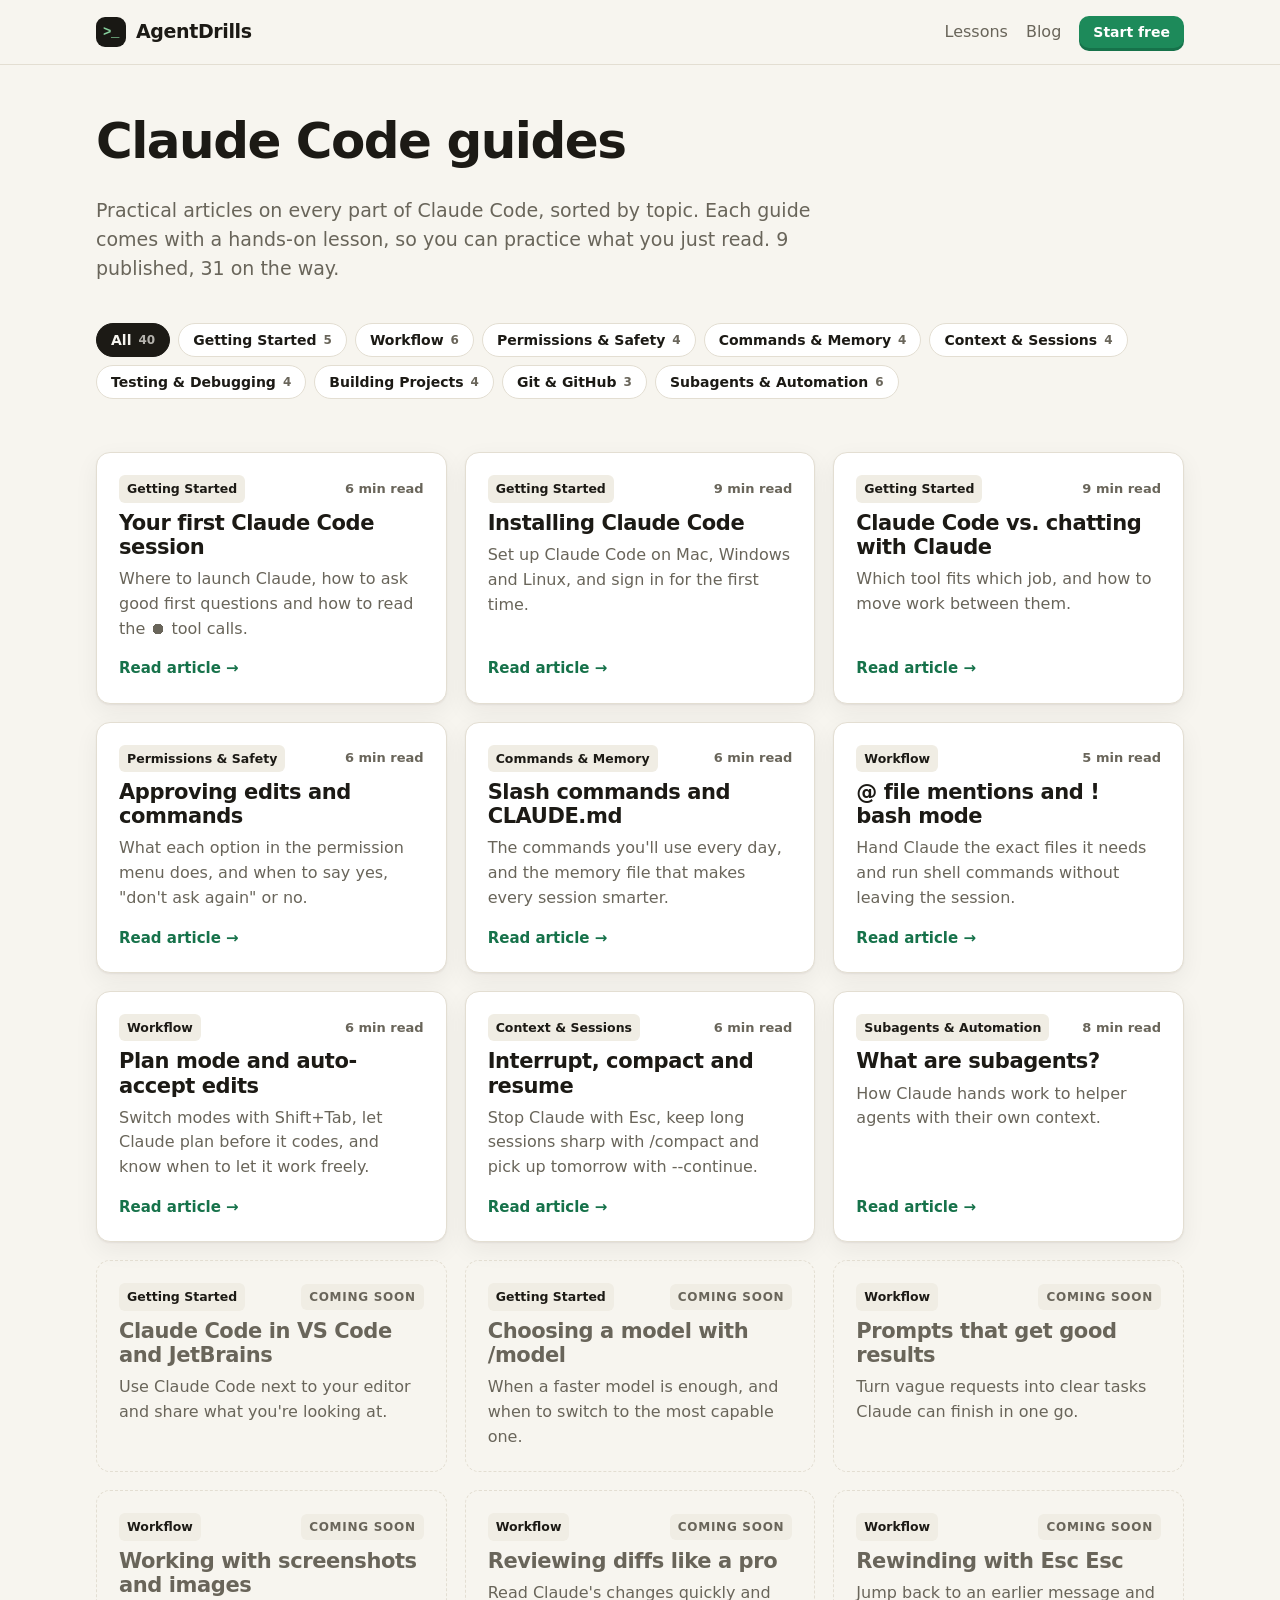
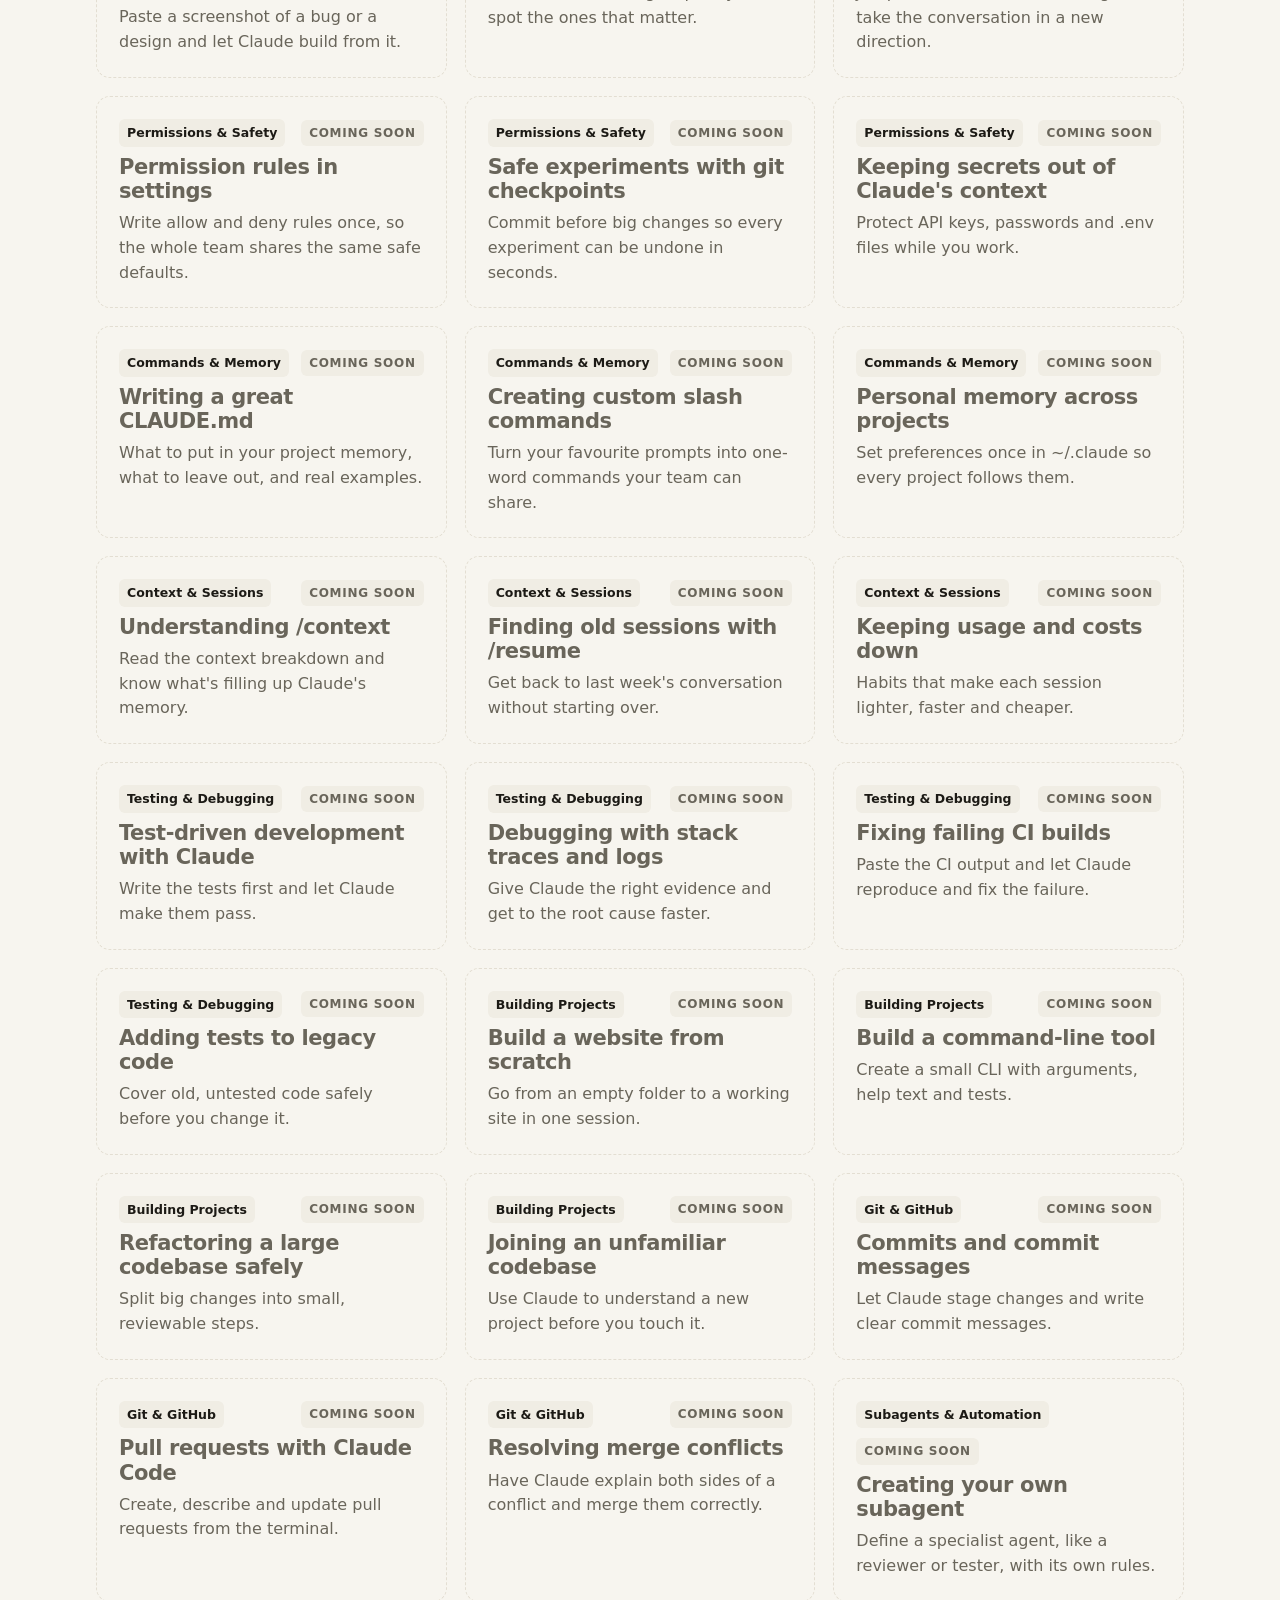
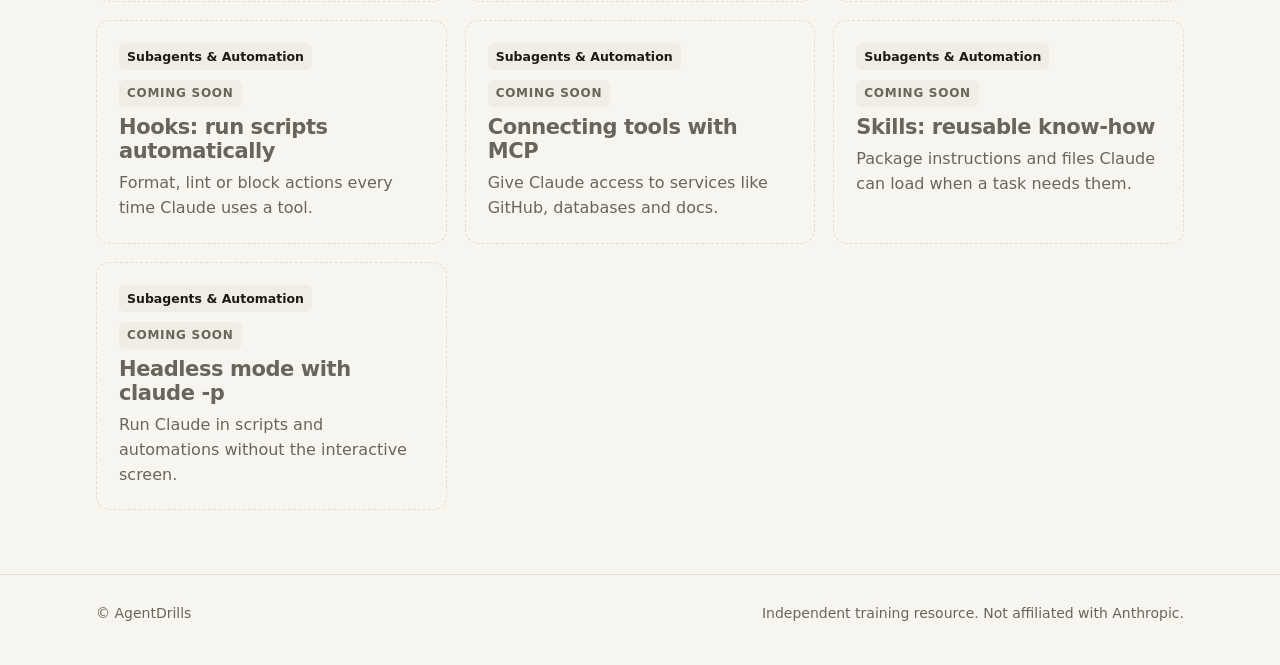
==== commit 0230febe: "Publish subagents article, link it from lesson 7, reduce lesson layout shift - Blog: "What are subag" ====
--- a/blog/index.html
+++ b/blog/index.html
@@ -22,7 +22,7 @@
   <main class="wrap">
     <header class="blog-head">
       <h1>Claude Code guides</h1>
-      <p class="intro">Practical articles on every part of Claude Code, sorted by topic. Each guide comes with a hands-on lesson, so you can practice what you just read. 8 published, 32 on the way.</p>
+      <p class="intro">Practical articles on every part of Claude Code, sorted by topic. Each guide comes with a hands-on lesson, so you can practice what you just read. 9 published, 31 on the way.</p>
     </header>
 
     <div class="chips" role="toolbar" aria-label="Filter by topic">
@@ -88,6 +88,12 @@
         <p>Stop Claude with Esc, keep long sessions sharp with /compact and pick up tomorrow with --continue.</p>
         <span class="more">Read article →</span>
       </a>
+      <a class="post-card" data-cat="subagents" href="what-are-claude-code-subagents.html">
+        <div class="post-top"><span class="tag cat">Subagents &amp; Automation</span><span class="post-meta">8 min read</span></div>
+        <h2>What are subagents?</h2>
+        <p>How Claude hands work to helper agents with their own context.</p>
+        <span class="more">Read article →</span>
+      </a>
       <div class="post-card soon" data-cat="getting-started">
         <div class="post-top"><span class="tag cat">Getting Started</span><span class="tag soon">Coming soon</span></div>
         <h2>Claude Code in VS Code and JetBrains</h2>
@@ -217,11 +223,6 @@
         <div class="post-top"><span class="tag cat">Git &amp; GitHub</span><span class="tag soon">Coming soon</span></div>
         <h2>Resolving merge conflicts</h2>
         <p>Have Claude explain both sides of a conflict and merge them correctly.</p>
-      </div>
-      <div class="post-card soon" data-cat="subagents">
-        <div class="post-top"><span class="tag cat">Subagents &amp; Automation</span><span class="tag soon">Coming soon</span></div>
-        <h2>What are subagents?</h2>
-        <p>How Claude hands work to helper agents with their own context.</p>
       </div>
       <div class="post-card soon" data-cat="subagents">
         <div class="post-top"><span class="tag cat">Subagents &amp; Automation</span><span class="tag soon">Coming soon</span></div>
--- a/css/styles.css
+++ b/css/styles.css
@@ -149,6 +149,11 @@
   font-weight: 700; font-size: 14px; white-space: nowrap;
 }
 .pill .ico { font-size: 15px; }
+/* Small phones: tighten the nav pills so logo + 3 pills fit in 375 px */
+@media (max-width: 400px) {
+  .stat-pills { gap: 6px; }
+  .stat-pills .pill { padding: 6px 9px; }
+}
 
 /* ==========================================================================
    Terminal
@@ -287,6 +292,11 @@
   display: grid; grid-template-columns: minmax(300px, 400px) 1fr; gap: 24px;
   padding-bottom: 24px; align-items: start;
 }
+/* Keep the lesson hidden until the first step is drawn, so nothing jumps while it loads.
+   Safety net: it shows after 1.5 s anyway (a 0 s animation, kept even with reduced motion). */
+.lesson { visibility: hidden; animation: lesson-reveal 0s 1.5s forwards !important; }
+.lesson-ready .lesson { visibility: visible; }
+@keyframes lesson-reveal { to { visibility: visible; } }
 .panel {
   background: var(--surface); border: 1px solid var(--border);
   border-radius: var(--radius); padding: 24px; box-shadow: var(--shadow);
@@ -323,7 +333,7 @@
 .choice code { font-size: .88em; }
 
 .stage { min-width: 0; display: flex; flex-direction: column; gap: 10px; }
-.stage .term { height: min(640px, calc(100vh - 140px)); min-height: 420px; }
+.stage .term, .stage #term:empty { height: min(640px, calc(100vh - 140px)); min-height: 420px; }
 .keybar { display: flex; gap: 8px; justify-content: flex-end; flex-wrap: wrap; }
 .kbtn {
   font: 600 13px var(--mono); color: var(--text);
@@ -345,7 +355,7 @@
   .panel { position: static; padding: 18px; }
   .panel h1 { font-size: 20px; }
   .step-text { font-size: 16px; }
-  .stage .term { height: 62vh; min-height: 360px; }
+  .stage .term, .stage #term:empty { height: 62vh; min-height: 360px; }
   .term { font-size: 12.5px; }
   .t-diff { margin-left: 0; }
   .keybar { justify-content: stretch; }
@@ -372,7 +382,7 @@
 /* ==========================================================================
    Dashboard
    ========================================================================== */
-.dash { display: grid; grid-template-columns: 1fr 320px; gap: 32px; padding: 32px 0 64px; align-items: start; }
+.dash { display: grid; grid-template-columns: 1fr 320px; gap: 32px; padding-top: 32px; padding-bottom: 64px; align-items: start; }
 .unit-head {
   background: var(--accent); color: var(--accent-ink); border-radius: var(--radius);
   padding: 18px 22px; margin-bottom: 28px; box-shadow: 0 4px 0 var(--accent-strong);
@@ -428,11 +438,11 @@
 .hero .lede { font-size: 19px; color: var(--muted); max-width: 34em; }
 .hero-cta { display: flex; gap: 12px; flex-wrap: wrap; margin-top: 24px; }
 .hero-note { font-size: 14px; color: var(--muted); margin-top: 14px; }
-.hero .term { height: 440px; }
+.hero .term, .hero #demo:empty { height: 440px; }
 @media (max-width: 900px) {
   .hero { padding-top: 32px; }
   .hero .wrap { grid-template-columns: 1fr; gap: 28px; }
-  .hero .term { height: 380px; }
+  .hero .term, .hero #demo:empty { height: 380px; }
 }
 
 .section { padding: 56px 0; }
@@ -733,3 +743,132 @@
 /* Basics hints use **bold** mid-sentence; keep only the title on its own line */
 .track-basics .coach b { display: inline; }
 .track-basics .coach b:first-child { display: block; }
+
+/* ==========================================================================
+   Dashboard "Kontrolpanel" (learn.html) – DESIGN.md, approved 23 Nov 2026
+   ========================================================================== */
+.sr-only { position: absolute; width: 1px; height: 1px; padding: 0; margin: -1px; overflow: hidden; clip: rect(0 0 0 0); white-space: nowrap; border: 0; }
+:root { --ease: cubic-bezier(.2, 0, 0, 1); }
+
+/* Top bar */
+.nav-app { background: var(--surface); }
+.nav-app .wrap { display: block; height: auto; }
+.nav-row { display: flex; align-items: center; justify-content: space-between; gap: 12px; min-height: 60px; }
+.nav-app .brand { font-size: 17px; }
+.nav-right { display: flex; align-items: center; gap: 8px; }
+.dpill { display: inline-flex; align-items: center; gap: 5px; min-height: 36px; padding: 0 10px; border: 1px solid var(--border); border-radius: 999px; background: var(--bg); font: 700 13px var(--mono); white-space: nowrap; }
+.dpill svg { width: 15px; height: 15px; color: var(--accent); }
+.nav-pro { display: none; align-items: center; min-height: 40px; padding: 0 14px; border: 1.5px solid var(--accent); border-radius: 10px; background: none; color: var(--accent-strong); font: 700 14px var(--font); cursor: pointer; }
+.nav-pro:hover { background: var(--accent-soft); }
+.app-links { display: flex; gap: 4px; margin: 0 -12px; }
+.app-links a { display: flex; align-items: center; min-height: 44px; padding: 0 12px; font-size: 14px; font-weight: 600; color: var(--muted); text-decoration: none; }
+.app-links a:hover { color: var(--text); }
+.app-links a[aria-current] { color: var(--text); box-shadow: inset 0 -3px 0 var(--accent); }
+
+/* Page */
+.kp { padding-top: 22px; padding-bottom: 56px; }
+.kp-title { font-size: 26px; line-height: 1.15; letter-spacing: -.02em; margin: 0 0 18px; }
+.kbox { background: var(--surface); border: 1px solid var(--border); border-left: 4px solid var(--accent); border-radius: 12px; box-shadow: 0 3px 0 var(--border); padding: 16px 18px; }
+.klabel { font: 700 12px var(--mono); letter-spacing: .1em; text-transform: uppercase; color: var(--accent-strong); margin: 0 0 10px; }
+
+/* Total */
+.total-row { display: grid; grid-template-columns: auto 1fr; gap: 14px; align-items: center; }
+.total-n { font: 800 22px var(--mono); white-space: nowrap; }
+.kstripe { display: flex; gap: 3px; }
+.kstripe i, .klegend i { border-radius: 3px; background: var(--surface-2); border: 1px solid var(--border); }
+.kstripe i { flex: 1; height: 14px; transform-origin: bottom; }
+.kstripe i.done, .klegend i.done { background: var(--accent); border-color: var(--accent); }
+.kstripe i.now, .klegend i.now { background: var(--term-bg); border-color: var(--term-bg); }
+.kstripe i.pro { background: repeating-linear-gradient(45deg, var(--surface-2) 0 3px, var(--surface) 3px 6px); }
+.klegend i.pro { background: repeating-linear-gradient(45deg, var(--surface-2) 0 2px, var(--surface) 2px 4px); }
+.kstripe i.soon, .klegend i.soon { background: none; border-style: dashed; }
+.klegend { display: flex; flex-wrap: wrap; gap: 6px 16px; margin-top: 12px; font-size: 13px; color: var(--muted); }
+.klegend span { display: flex; align-items: center; gap: 6px; }
+.klegend i { width: 10px; height: 10px; border-radius: 2px; }
+
+/* Three boxes */
+.kp-three, .kp-two { display: grid; gap: 14px; margin-top: 14px; }
+.kterm { position: relative; background: var(--term-bg); color: var(--term-text); border-radius: 10px; padding: 12px 14px; font: 13px/1.6 var(--mono); }
+.kterm .d { color: var(--term-dim); }
+.kterm strong { display: block; font: 800 18px/1.25 var(--font); margin: 6px 0 2px; }
+.kcursor { display: inline-block; width: 8px; height: 14px; background: var(--term-text); vertical-align: -2px; animation: kblink 1.1s steps(1) infinite; }
+@keyframes kblink { 50% { opacity: 0; } }
+.kstamp { position: absolute; top: -11px; right: 10px; font: 700 10.5px var(--mono); letter-spacing: .1em; color: var(--accent-strong); background: var(--surface); border: 1.5px solid var(--accent); border-radius: 5px; padding: 4px 7px; transform: rotate(-4deg); }
+.kbtn { display: flex; width: 100%; min-height: 48px; margin-top: 14px; font-size: 16px; transition: transform .12s var(--ease), box-shadow .12s var(--ease); }
+.kv { list-style: none; padding: 0; margin: 0; }
+.kv li { display: flex; justify-content: space-between; align-items: baseline; gap: 10px; padding: 7px 0; border-bottom: 1px solid var(--border); font-size: 14.5px; }
+.kv li b { font: 800 15px var(--mono); white-space: nowrap; }
+.kv li.mine { border-bottom: 0; border-top: 2px solid var(--border); margin-top: 4px; font-weight: 700; }
+.kv li.mine b { color: var(--accent-strong); font-size: 17px; }
+.khint { font-size: 13.5px; color: var(--muted); margin: 8px 0 0; }
+.kgrid { display: grid; grid-template-columns: repeat(7, 1fr); gap: 4px; max-width: 220px; margin: 4px 0 6px; }
+.kgrid i { aspect-ratio: 1; border-radius: 3px; background: var(--surface-2); border: 1px solid var(--border); }
+.kgrid i.on { background: var(--accent); border-color: var(--accent); }
+.kgrid i.today { outline: 2px solid var(--text); outline-offset: 1px; }
+
+/* Projects + Pro */
+.kproj { display: grid; gap: 12px; }
+.kproj-row { display: grid; grid-template-columns: 1fr auto; gap: 2px 10px; align-items: center; }
+.kproj-row strong { font-size: 14.5px; }
+.kproj-row span { font: 700 12px var(--mono); color: var(--muted); }
+.kmeter { grid-column: 1 / -1; height: 6px; border-radius: 99px; background: var(--surface-2); overflow: hidden; margin-top: 4px; }
+.kmeter b { display: block; height: 100%; background: var(--accent); }
+.kpro { background: var(--accent-soft); border-color: var(--accent-soft); border-left-color: var(--accent); }
+.kpro p { font-size: 14.5px; margin: 0; }
+.kpro .kbtn { display: inline-flex; width: auto; }
+
+/* Lesson list */
+.klessons-head { display: flex; flex-wrap: wrap; gap: 10px; align-items: center; justify-content: space-between; margin: 32px 0 12px; scroll-margin-top: 120px; }
+.klessons-head h2 { font-size: 20px; margin: 0; }
+.ktabs { display: flex; gap: 6px; overflow-x: auto; scrollbar-width: none; max-width: 100%; }
+.ktabs::-webkit-scrollbar { display: none; }
+.ktab { min-height: 40px; padding: 0 14px; border-radius: 999px; border: 1px solid var(--border); background: var(--surface); font: 700 13.5px var(--font); color: var(--muted); cursor: pointer; white-space: nowrap; }
+.ktab[aria-pressed="true"] { background: var(--text); color: var(--bg); border-color: var(--text); }
+.kcols { display: grid; gap: 14px; align-items: start; }
+.klist { background: var(--surface); border: 1px solid var(--border); border-radius: 12px; overflow: hidden; }
+.kgroup { display: flex; justify-content: space-between; gap: 10px; padding: 12px 14px 8px; background: var(--surface-2); font: 700 11px var(--mono); letter-spacing: .1em; text-transform: uppercase; color: var(--muted); }
+.krow { display: grid; grid-template-columns: 34px 1fr auto; gap: 12px; align-items: center; width: 100%; min-height: 58px; padding: 8px 14px; border: 0; border-top: 1px solid var(--border); background: none; color: var(--text); font: inherit; text-align: left; text-decoration: none; cursor: pointer; }
+.krow:hover { background: var(--bg); }
+.krow.soon { cursor: default; }
+.krow.soon:hover { background: none; }
+.knum { width: 34px; height: 34px; border-radius: 9px; display: grid; place-items: center; font: 700 13px var(--mono); background: var(--surface-2); color: var(--muted); border: 1px solid var(--border); }
+.knum svg { width: 16px; height: 16px; }
+.krow.done .knum { background: var(--accent); color: var(--accent-ink); border-color: var(--accent); }
+.krow.next .knum { background: var(--term-bg); color: var(--term-text); border-color: var(--term-bg); }
+.krow .t { display: block; font-weight: 650; font-size: 14.5px; }
+.krow .m { display: block; font-size: 12.5px; color: var(--muted); }
+.krow.locked .t, .krow.soon .t { color: var(--muted); }
+.ktag { font: 700 10.5px var(--mono); letter-spacing: .08em; padding: 4px 7px; border-radius: 5px; border: 1.5px solid var(--border); color: var(--muted); }
+.ktag.p { border-color: var(--accent); color: var(--accent-strong); }
+.kempty { padding: 16px 14px; border-top: 1px solid var(--border); color: var(--muted); font-size: 14px; }
+.kfoot { font-size: 12.5px; color: var(--muted); margin: 14px 0 0; }
+.kfoot .linkbtn { font-size: 12.5px; }
+.pw-lock { color: var(--accent-strong); }
+
+@media (min-width: 860px) {
+  .nav-app .wrap { display: flex; align-items: center; gap: 24px; min-height: 60px; }
+  .nav-row { display: contents; }
+  .nav-app .brand { order: 1; }
+  .app-links { order: 2; margin: 0; }
+  .nav-right { order: 3; margin-left: auto; }
+  .nav-pro { display: inline-flex; }
+  .app-links a { font-size: 15px; }
+  .kp { padding-top: 40px; }
+  .kp-title { font-size: 40px; text-align: center; margin-bottom: 30px; }
+  .kbox { padding: 22px 26px; }
+  .klabel { font-size: 13px; }
+  .total-n { font-size: 26px; }
+  .kstripe i { height: 16px; }
+  .kp-three { grid-template-columns: repeat(3, 1fr); gap: 20px; margin-top: 20px; }
+  .kp-three .kbox { display: flex; flex-direction: column; }
+  .kp-three .kbtn { margin-top: auto; }
+  .kp-three .kterm { margin-bottom: 14px; }
+  .kp-two { grid-template-columns: 2fr 1fr; gap: 20px; margin-top: 20px; }
+  .kp-two.no-pro { grid-template-columns: 1fr; }
+  .kcols { grid-template-columns: 1fr 1fr; gap: 20px; }
+}
+@media (prefers-reduced-motion: reduce) {
+  .kcursor { animation: none; }
+  .kbtn { transition: none; }
+}
+.nav-pro[hidden], .kpro[hidden] { display: none; }
